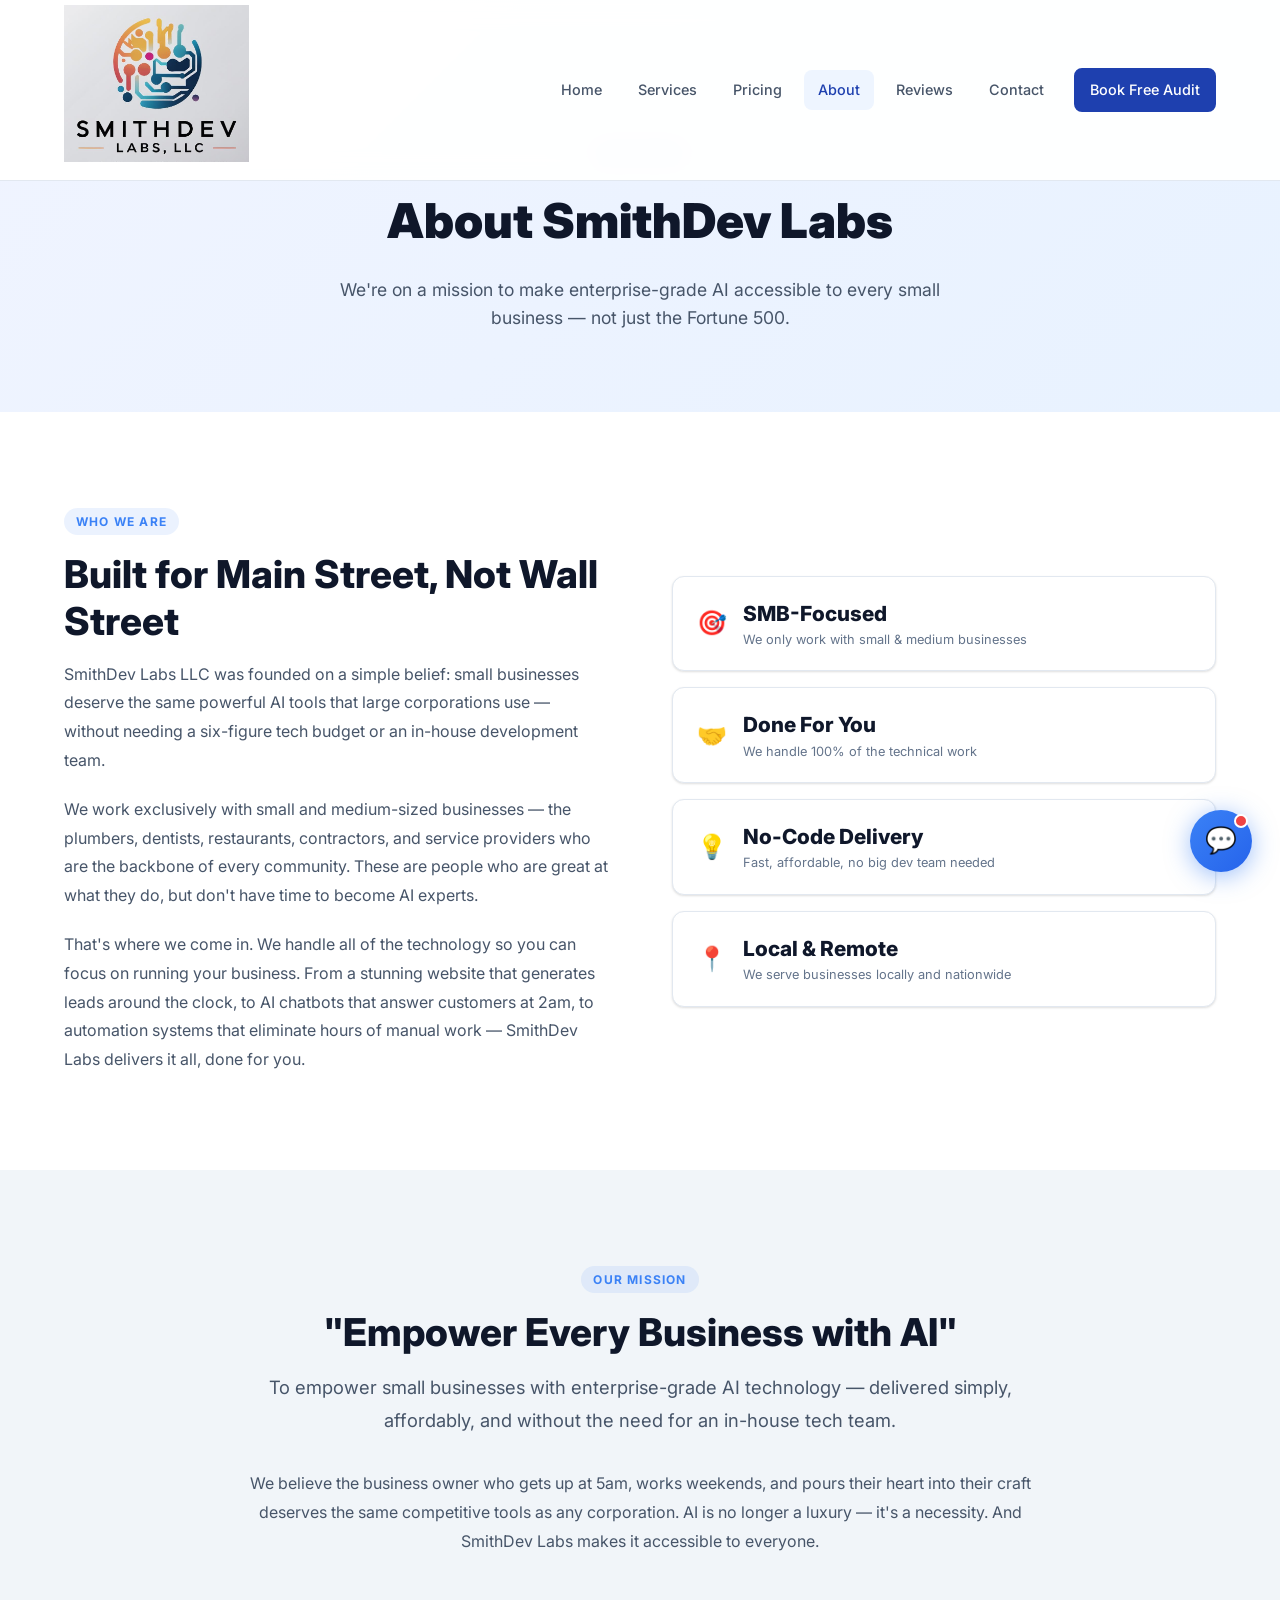
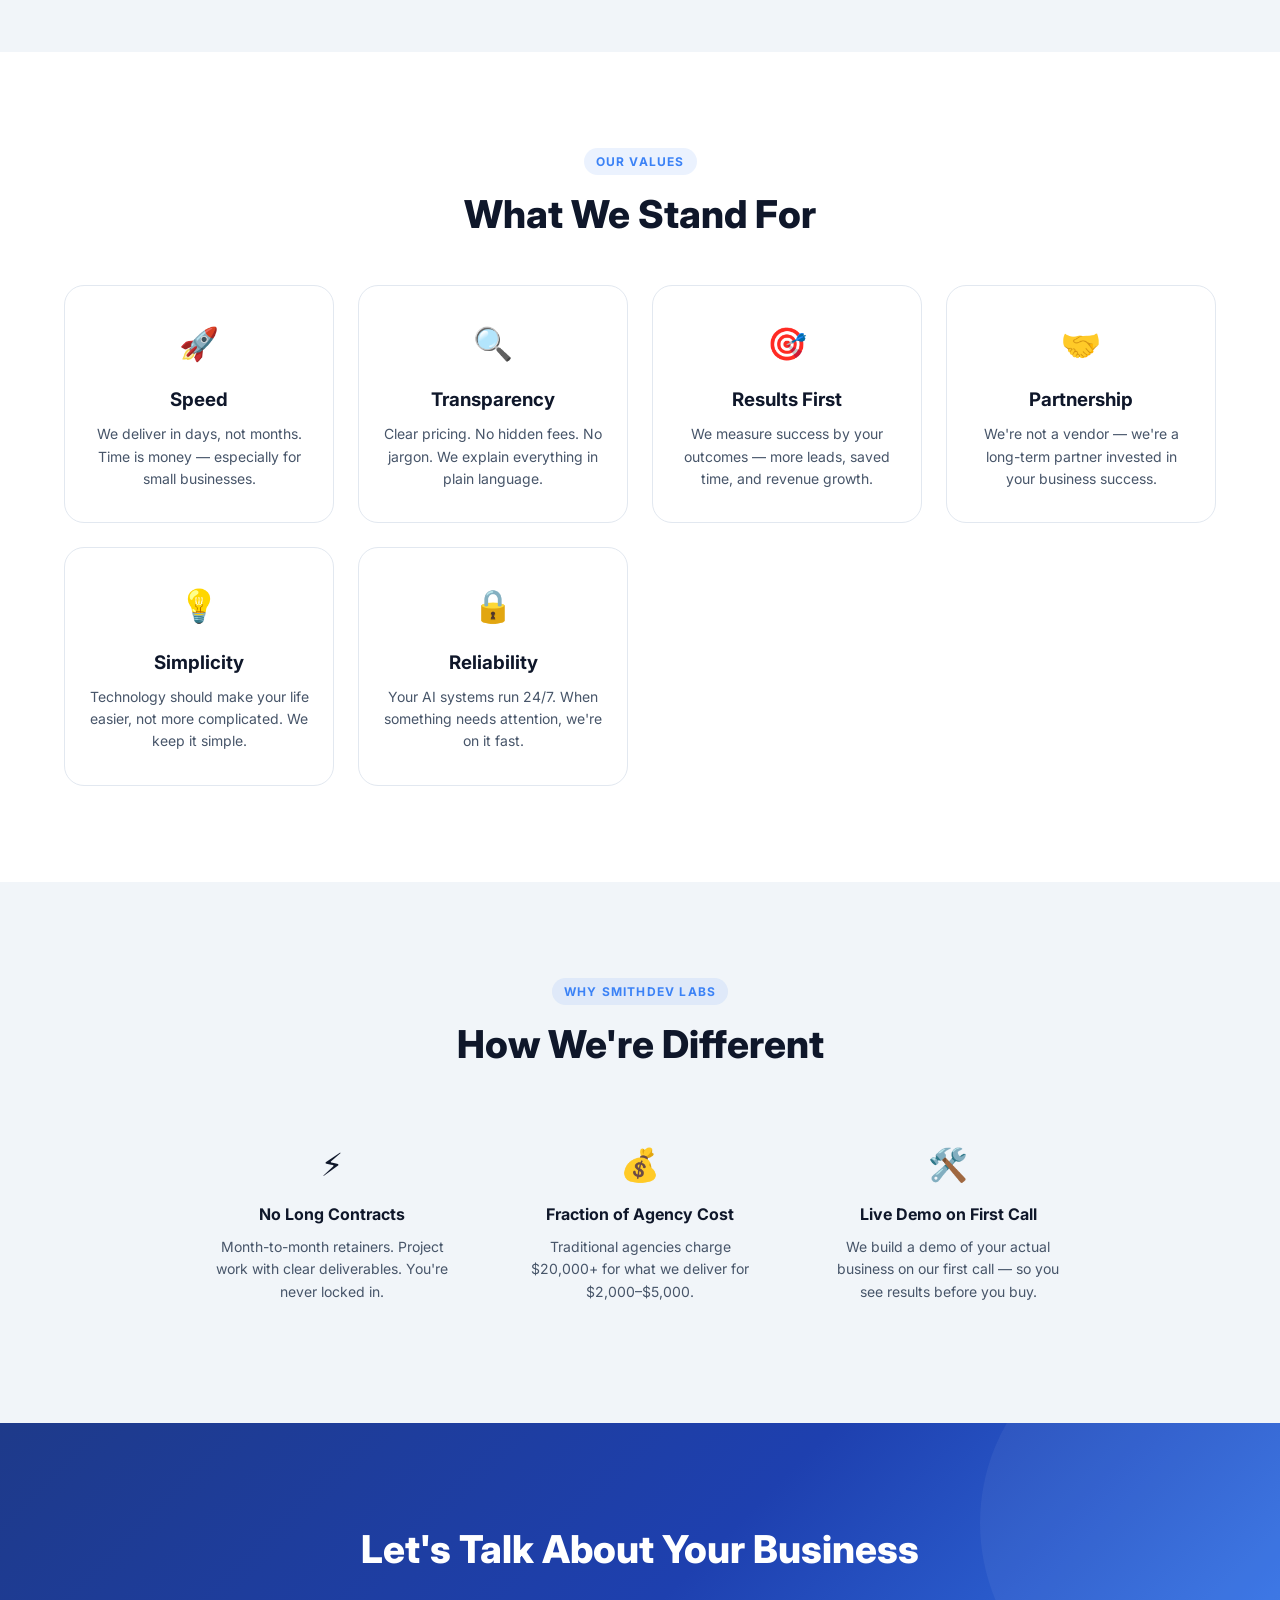
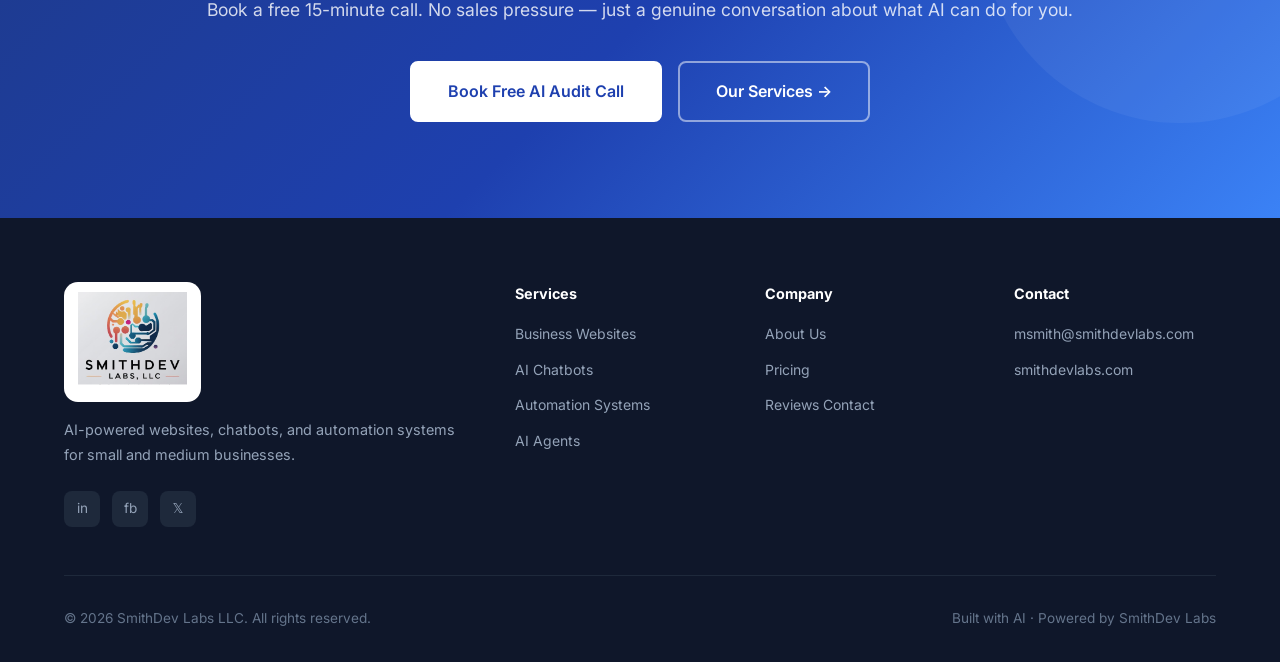
==== about.html @ 029ef21f "Add client testimonials page with review submission form, Reviews nav link on all pages" ====
<!DOCTYPE html>
<html lang="en">
<head>
  <meta charset="UTF-8" />
  <meta name="viewport" content="width=device-width, initial-scale=1.0" />
  <title>About — SmithDev Labs</title>
  <meta name="description" content="SmithDev Labs is an AI-powered digital agency helping small businesses compete with enterprise AI tools — at a small business price." />
  <link rel="stylesheet" href="css/style.css?v=6" />
  <link rel="icon" href="data:image/svg+xml,<svg xmlns='http://www.w3.org/2000/svg' viewBox='0 0 100 100'><text y='.9em' font-size='90'>🤖</text></svg>" />
</head>
<body>

<nav class="navbar" id="navbar">
  <div class="container">
    <div class="nav-inner">
      <a href="index.html" class="nav-logo">
        <img src="images/logo.png" alt="SmithDev Labs LLC" class="nav-logo-img" />
      </a>
      <div class="nav-links" id="navLinks">
        <a href="index.html">Home</a>
        <a href="services.html">Services</a>
        <a href="pricing.html">Pricing</a>
        <a href="about.html" class="active">About</a>
        <a href="testimonials.html">Reviews</a>
        <a href="contact.html">Contact</a>
        <a href="contact.html" class="btn btn-primary btn-sm nav-cta">Book Free Audit</a>
      </div>
      <div class="nav-toggle" id="navToggle"><span></span><span></span><span></span></div>
    </div>
  </div>
</nav>

<section class="page-hero">
  <div class="container">
    <span class="section-label">Our Story</span>
    <h1>About SmithDev Labs</h1>
    <p>We're on a mission to make enterprise-grade AI accessible to every small business — not just the Fortune 500.</p>
  </div>
</section>

<!-- STORY -->
<section class="section">
  <div class="container">
    <div class="why-grid">
      <div class="fade-up">
        <span class="section-label">Who We Are</span>
        <h2 class="section-title">Built for Main Street, Not Wall Street</h2>
        <p style="color:var(--text-light);margin-bottom:20px;line-height:1.8;">SmithDev Labs LLC was founded on a simple belief: small businesses deserve the same powerful AI tools that large corporations use — without needing a six-figure tech budget or an in-house development team.</p>
        <p style="color:var(--text-light);margin-bottom:20px;line-height:1.8;">We work exclusively with small and medium-sized businesses — the plumbers, dentists, restaurants, contractors, and service providers who are the backbone of every community. These are people who are great at what they do, but don't have time to become AI experts.</p>
        <p style="color:var(--text-light);line-height:1.8;">That's where we come in. We handle all of the technology so you can focus on running your business. From a stunning website that generates leads around the clock, to AI chatbots that answer customers at 2am, to automation systems that eliminate hours of manual work — SmithDev Labs delivers it all, done for you.</p>
      </div>
      <div class="why-visual fade-up">
        <div class="metric-card"><div class="metric-icon">🎯</div><div><div class="metric-val">SMB-Focused</div><div class="metric-label">We only work with small & medium businesses</div></div></div>
        <div class="metric-card"><div class="metric-icon">🤝</div><div><div class="metric-val">Done For You</div><div class="metric-label">We handle 100% of the technical work</div></div></div>
        <div class="metric-card"><div class="metric-icon">💡</div><div><div class="metric-val">No-Code Delivery</div><div class="metric-label">Fast, affordable, no big dev team needed</div></div></div>
        <div class="metric-card"><div class="metric-icon">📍</div><div><div class="metric-val">Local & Remote</div><div class="metric-label">We serve businesses locally and nationwide</div></div></div>
      </div>
    </div>
  </div>
</section>

<!-- MISSION -->
<section class="section" style="background:var(--light);">
  <div class="container">
    <div style="max-width:800px;margin:0 auto;text-align:center;">
      <span class="section-label">Our Mission</span>
      <h2 class="section-title">"Empower Every Business with AI"</h2>
      <p style="font-size:1.15rem;color:var(--text-light);line-height:1.8;margin-bottom:32px;">
        To empower small businesses with enterprise-grade AI technology — delivered simply, affordably, and without the need for an in-house tech team.
      </p>
      <p style="font-size:1rem;color:var(--text-light);line-height:1.8;">
        We believe the business owner who gets up at 5am, works weekends, and pours their heart into their craft deserves the same competitive tools as any corporation. AI is no longer a luxury — it's a necessity. And SmithDev Labs makes it accessible to everyone.
      </p>
    </div>
  </div>
</section>

<!-- VALUES -->
<section class="section">
  <div class="container">
    <div class="text-center">
      <span class="section-label">Our Values</span>
      <h2 class="section-title">What We Stand For</h2>
    </div>
    <div class="values-grid">
      <div class="value-card fade-up">
        <div class="value-icon">🚀</div>
        <h3>Speed</h3>
        <p>We deliver in days, not months. Time is money — especially for small businesses.</p>
      </div>
      <div class="value-card fade-up">
        <div class="value-icon">🔍</div>
        <h3>Transparency</h3>
        <p>Clear pricing. No hidden fees. No jargon. We explain everything in plain language.</p>
      </div>
      <div class="value-card fade-up">
        <div class="value-icon">🎯</div>
        <h3>Results First</h3>
        <p>We measure success by your outcomes — more leads, saved time, and revenue growth.</p>
      </div>
      <div class="value-card fade-up">
        <div class="value-icon">🤝</div>
        <h3>Partnership</h3>
        <p>We're not a vendor — we're a long-term partner invested in your business success.</p>
      </div>
      <div class="value-card fade-up">
        <div class="value-icon">💡</div>
        <h3>Simplicity</h3>
        <p>Technology should make your life easier, not more complicated. We keep it simple.</p>
      </div>
      <div class="value-card fade-up">
        <div class="value-icon">🔒</div>
        <h3>Reliability</h3>
        <p>Your AI systems run 24/7. When something needs attention, we're on it fast.</p>
      </div>
    </div>
  </div>
</section>

<!-- WHAT MAKES US DIFFERENT -->
<section class="section" style="background:var(--light);">
  <div class="container">
    <div class="text-center" style="margin-bottom:48px;">
      <span class="section-label">Why SmithDev Labs</span>
      <h2 class="section-title">How We're Different</h2>
    </div>
    <div style="display:grid;grid-template-columns:1fr 1fr 1fr;gap:24px;max-width:900px;margin:0 auto;">
      <div style="text-align:center;padding:24px;">
        <div style="font-size:2rem;margin-bottom:12px;">⚡</div>
        <h4 style="font-weight:700;margin-bottom:8px;">No Long Contracts</h4>
        <p style="font-size:.875rem;color:var(--text-light);">Month-to-month retainers. Project work with clear deliverables. You're never locked in.</p>
      </div>
      <div style="text-align:center;padding:24px;">
        <div style="font-size:2rem;margin-bottom:12px;">💰</div>
        <h4 style="font-weight:700;margin-bottom:8px;">Fraction of Agency Cost</h4>
        <p style="font-size:.875rem;color:var(--text-light);">Traditional agencies charge $20,000+ for what we deliver for $2,000–$5,000.</p>
      </div>
      <div style="text-align:center;padding:24px;">
        <div style="font-size:2rem;margin-bottom:12px;">🛠️</div>
        <h4 style="font-weight:700;margin-bottom:8px;">Live Demo on First Call</h4>
        <p style="font-size:.875rem;color:var(--text-light);">We build a demo of your actual business on our first call — so you see results before you buy.</p>
      </div>
    </div>
  </div>
</section>

<section class="cta-section">
  <div class="container" style="position:relative;z-index:1;">
    <h2>Let's Talk About Your Business</h2>
    <p>Book a free 15-minute call. No sales pressure — just a genuine conversation about what AI can do for you.</p>
    <div class="cta-actions">
      <a href="contact.html" class="btn btn-white btn-lg">Book Free AI Audit Call</a>
      <a href="services.html" class="btn btn-outline btn-lg" style="color:white;border-color:rgba(255,255,255,.5);">Our Services →</a>
    </div>
  </div>
</section>

<footer class="footer">
  <div class="container">
    <div class="footer-grid">
      <div class="footer-brand">
        <div class="footer-logo"><img src="images/logo.png" alt="SmithDev Labs LLC" class="footer-logo-img" /></div>
        <p>AI-powered websites, chatbots, and automation systems for small and medium businesses.</p>
        <div class="social-links">
          <a href="#" class="social-link">in</a>
          <a href="#" class="social-link">fb</a>
          <a href="#" class="social-link">𝕏</a>
        </div>
      </div>
      <div class="footer-col"><h4>Services</h4><ul><li><a href="services.html">Business Websites</a></li><li><a href="services.html">AI Chatbots</a></li><li><a href="services.html">Automation Systems</a></li><li><a href="services.html">AI Agents</a></li></ul></div>
      <div class="footer-col"><h4>Company</h4><ul><li><a href="about.html">About Us</a></li><li><a href="pricing.html">Pricing</a></li><li><a href="testimonials.html">Reviews</a>
        <a href="contact.html">Contact</a></li></ul></div>
      <div class="footer-col"><h4>Contact</h4><ul><li><a href="mailto:msmith@smithdevlabs.com">msmith@smithdevlabs.com</a></li><li><a href="https://smithdevlabs.com">smithdevlabs.com</a></li></ul></div>
    </div>
    <div class="footer-bottom">
      <p>&copy; 2026 SmithDev Labs LLC. All rights reserved.</p>
      <p>Built with AI · Powered by SmithDev Labs</p>
    </div>
  </div>
</footer>
<script src="js/main.js"></script>
<script src="js/chatbot.js"></script>
</body>
</html>
---- css/style.css ----
@import url('https://fonts.googleapis.com/css2?family=Inter:wght@300;400;500;600;700;800;900&display=swap');

:root {
  --primary: #1E40AF;
  --primary-light: #3B82F6;
  --primary-dark: #1e3a8a;
  --accent: #06B6D4;
  --dark: #0F172A;
  --dark-2: #1E293B;
  --dark-3: #334155;
  --gray: #64748B;
  --light: #F1F5F9;
  --lighter: #F8FAFC;
  --white: #FFFFFF;
  --text: #0F172A;
  --text-light: #475569;
  --border: #E2E8F0;
  --success: #10B981;
  --shadow-sm: 0 1px 3px rgba(0,0,0,.08), 0 1px 2px rgba(0,0,0,.06);
  --shadow: 0 4px 6px rgba(0,0,0,.07), 0 2px 4px rgba(0,0,0,.06);
  --shadow-md: 0 10px 15px rgba(0,0,0,.08), 0 4px 6px rgba(0,0,0,.06);
  --shadow-lg: 0 20px 25px rgba(0,0,0,.08), 0 10px 10px rgba(0,0,0,.04);
  --radius: 12px;
  --radius-sm: 8px;
  --radius-lg: 20px;
}

*, *::before, *::after { box-sizing: border-box; margin: 0; padding: 0; }

html { scroll-behavior: smooth; font-size: 16px; }

body {
  font-family: 'Inter', system-ui, sans-serif;
  color: var(--text);
  background: var(--white);
  line-height: 1.6;
  -webkit-font-smoothing: antialiased;
}

img { max-width: 100%; display: block; }
a { text-decoration: none; color: inherit; }
ul { list-style: none; }

.container { max-width: 1200px; margin: 0 auto; padding: 0 24px; }
.section { padding: 96px 0; }
.section-sm { padding: 64px 0; }

/* ── TYPOGRAPHY ─────────────────────────────────────────── */
.section-label {
  display: inline-block;
  font-size: .75rem;
  font-weight: 700;
  letter-spacing: .1em;
  text-transform: uppercase;
  color: var(--primary-light);
  background: rgba(59,130,246,.1);
  padding: 4px 12px;
  border-radius: 999px;
  margin-bottom: 16px;
}
.section-title {
  font-size: clamp(1.75rem, 3vw, 2.5rem);
  font-weight: 800;
  line-height: 1.2;
  color: var(--dark);
  margin-bottom: 16px;
}
.section-sub {
  font-size: 1.1rem;
  color: var(--text-light);
  max-width: 600px;
  margin: 0 auto;
}
.text-center { text-align: center; }

/* ── BUTTONS ────────────────────────────────────────────── */
.btn {
  display: inline-flex;
  align-items: center;
  gap: 8px;
  padding: 14px 28px;
  border-radius: var(--radius-sm);
  font-weight: 600;
  font-size: .95rem;
  cursor: pointer;
  border: 2px solid transparent;
  transition: all .2s ease;
  text-decoration: none;
  white-space: nowrap;
}
.btn-primary {
  background: var(--primary);
  color: var(--white);
  border-color: var(--primary);
}
.btn-primary:hover { background: var(--primary-dark); border-color: var(--primary-dark); transform: translateY(-1px); box-shadow: var(--shadow-md); }
.btn-outline {
  background: transparent;
  color: var(--primary);
  border-color: var(--primary);
}
.btn-outline:hover { background: var(--primary); color: var(--white); transform: translateY(-1px); }
.btn-white {
  background: var(--white);
  color: var(--primary);
  border-color: var(--white);
}
.btn-white:hover { background: var(--light); transform: translateY(-1px); }
.btn-lg { padding: 16px 36px; font-size: 1rem; }
.btn-sm { padding: 10px 20px; font-size: .875rem; }

/* ── NAVBAR ─────────────────────────────────────────────── */
.navbar {
  position: fixed;
  top: 0; left: 0; right: 0;
  z-index: 1000;
  background: rgba(255,255,255,.95);
  backdrop-filter: blur(12px);
  border-bottom: 1px solid var(--border);
  transition: box-shadow .3s;
}
.navbar.scrolled { box-shadow: var(--shadow-md); }
.nav-inner {
  display: flex;
  align-items: center;
  justify-content: space-between;
  height: 180px;
}
.nav-logo {
  display: flex;
  align-items: center;
  gap: 10px;
  font-weight: 800;
  font-size: 1.2rem;
  color: var(--dark);
}
.nav-logo-img {
  height: 170px;
  width: auto;
  object-fit: contain;
  mix-blend-mode: multiply;
}
.nav-logo-icon {
  width: 38px; height: 38px;
  background: linear-gradient(135deg, var(--primary), var(--primary-light));
  border-radius: 10px;
  display: flex; align-items: center; justify-content: center;
  color: white;
  font-weight: 900;
  font-size: .9rem;
}
.footer-logo-img {
  height: 120px;
  width: auto;
  object-fit: contain;
  background: white;
  border-radius: 14px;
  padding: 10px 14px;
}
.nav-links {
  display: flex;
  align-items: center;
  gap: 8px;
}
.nav-links a {
  padding: 8px 14px;
  border-radius: var(--radius-sm);
  font-size: .9rem;
  font-weight: 500;
  color: var(--text-light);
  transition: all .2s;
}
.nav-links a:hover, .nav-links a.active { color: var(--primary); background: rgba(59,130,246,.08); }
.nav-cta { margin-left: 8px; }
.nav-links a.btn-primary { color: #ffffff; }
.nav-toggle { display: none; flex-direction: column; gap: 5px; cursor: pointer; padding: 4px; }
.nav-toggle span { display: block; width: 24px; height: 2px; background: var(--dark); border-radius: 2px; transition: all .3s; }

/* ── HERO ───────────────────────────────────────────────── */
.hero {
  padding: 260px 0 100px;
  background: linear-gradient(135deg, #f0f4ff 0%, #e8f2ff 50%, #f0f9ff 100%);
  position: relative;
  overflow: hidden;
}
.hero::before {
  content: '';
  position: absolute;
  top: -200px; right: -200px;
  width: 600px; height: 600px;
  background: radial-gradient(circle, rgba(59,130,246,.12) 0%, transparent 70%);
  border-radius: 50%;
}
.hero::after {
  content: '';
  position: absolute;
  bottom: -150px; left: -150px;
  width: 500px; height: 500px;
  background: radial-gradient(circle, rgba(6,182,212,.08) 0%, transparent 70%);
  border-radius: 50%;
}
.hero-inner {
  display: grid;
  grid-template-columns: 1fr 1fr;
  gap: 64px;
  align-items: center;
  position: relative;
  z-index: 1;
}
.hero-badge {
  display: inline-flex;
  align-items: center;
  gap: 8px;
  background: white;
  border: 1px solid var(--border);
  border-radius: 999px;
  padding: 6px 16px 6px 8px;
  font-size: .8rem;
  font-weight: 600;
  color: var(--text-light);
  margin-bottom: 24px;
  box-shadow: var(--shadow-sm);
}
.hero-badge-dot {
  width: 8px; height: 8px;
  background: var(--success);
  border-radius: 50%;
  animation: pulse 2s infinite;
}
@keyframes pulse { 0%,100%{opacity:1} 50%{opacity:.4} }
.hero h1 {
  font-size: clamp(2.2rem, 4.5vw, 3.5rem);
  font-weight: 900;
  line-height: 1.1;
  color: var(--dark);
  margin-bottom: 20px;
}
.hero h1 span { color: var(--primary); }
.hero-sub {
  font-size: 1.15rem;
  color: var(--text-light);
  margin-bottom: 36px;
  line-height: 1.7;
}
.hero-actions { display: flex; gap: 16px; flex-wrap: wrap; margin-bottom: 48px; }
.hero-stats { display: flex; gap: 32px; }
.stat { }
.stat-num { font-size: 1.5rem; font-weight: 800; color: var(--dark); }
.stat-label { font-size: .8rem; color: var(--gray); font-weight: 500; }

.hero-visual {
  position: relative;
}
.hero-card {
  background: white;
  border-radius: var(--radius-lg);
  padding: 28px;
  box-shadow: var(--shadow-lg);
  border: 1px solid var(--border);
}
.hero-card-header {
  display: flex;
  align-items: center;
  gap: 12px;
  margin-bottom: 20px;
}
.hero-card-icon {
  width: 44px; height: 44px;
  background: linear-gradient(135deg, var(--primary), var(--primary-light));
  border-radius: 10px;
  display: flex; align-items: center; justify-content: center;
  font-size: 1.2rem;
}
.hero-card-title { font-weight: 700; font-size: 1rem; }
.hero-card-sub { font-size: .8rem; color: var(--gray); }
.chat-bubble {
  padding: 12px 16px;
  border-radius: 12px;
  font-size: .875rem;
  margin-bottom: 10px;
  max-width: 85%;
}
.chat-bubble.bot {
  background: var(--light);
  color: var(--text);
  border-bottom-left-radius: 4px;
}
.chat-bubble.user {
  background: var(--primary);
  color: white;
  margin-left: auto;
  border-bottom-right-radius: 4px;
}
.chat-typing {
  display: flex; gap: 4px; padding: 12px 16px;
  background: var(--light);
  border-radius: 12px;
  border-bottom-left-radius: 4px;
  width: fit-content;
}
.chat-typing span {
  width: 8px; height: 8px;
  background: var(--gray);
  border-radius: 50%;
  animation: typing 1.2s infinite;
}
.chat-typing span:nth-child(2) { animation-delay: .2s; }
.chat-typing span:nth-child(3) { animation-delay: .4s; }
@keyframes typing { 0%,80%,100%{transform:translateY(0)} 40%{transform:translateY(-6px)} }

.floating-badge {
  position: absolute;
  background: white;
  border-radius: var(--radius);
  padding: 10px 16px;
  box-shadow: var(--shadow-md);
  border: 1px solid var(--border);
  display: flex;
  align-items: center;
  gap: 8px;
  font-size: .8rem;
  font-weight: 600;
  animation: float 3s ease-in-out infinite;
}
.floating-badge.top { top: -20px; right: -20px; animation-delay: 0s; }
.floating-badge.bottom { bottom: -20px; left: -20px; animation-delay: 1.5s; }
@keyframes float { 0%,100%{transform:translateY(0)} 50%{transform:translateY(-8px)} }

/* ── LOGOS / TRUST BAR ──────────────────────────────────── */
.trust-bar {
  padding: 32px 0;
  background: var(--white);
  border-bottom: 1px solid var(--border);
}
.trust-inner {
  display: flex;
  align-items: center;
  gap: 48px;
  flex-wrap: wrap;
  justify-content: center;
}
.trust-label { font-size: .85rem; color: var(--gray); font-weight: 500; white-space: nowrap; }
.trust-logos { display: flex; align-items: center; gap: 36px; flex-wrap: wrap; }
.trust-logo {
  font-size: .9rem;
  font-weight: 700;
  color: var(--dark-3);
  opacity: .6;
  letter-spacing: -.01em;
}

/* ── SERVICES ───────────────────────────────────────────── */
.services-grid {
  display: grid;
  grid-template-columns: repeat(auto-fit, minmax(260px, 1fr));
  gap: 24px;
  margin-top: 48px;
}
.service-card {
  background: var(--white);
  border: 1px solid var(--border);
  border-radius: var(--radius-lg);
  padding: 32px;
  transition: all .3s ease;
  position: relative;
  overflow: hidden;
}
.service-card::before {
  content: '';
  position: absolute;
  top: 0; left: 0; right: 0;
  height: 3px;
  background: linear-gradient(90deg, var(--primary), var(--primary-light));
  transform: scaleX(0);
  transition: transform .3s;
}
.service-card:hover { transform: translateY(-6px); box-shadow: var(--shadow-lg); border-color: rgba(59,130,246,.3); }
.service-card:hover::before { transform: scaleX(1); }
.service-icon {
  width: 56px; height: 56px;
  border-radius: 14px;
  display: flex; align-items: center; justify-content: center;
  font-size: 1.5rem;
  margin-bottom: 20px;
  background: linear-gradient(135deg, rgba(30,64,175,.1), rgba(59,130,246,.15));
}
.service-card h3 { font-size: 1.1rem; font-weight: 700; margin-bottom: 10px; color: var(--dark); }
.service-card p { font-size: .9rem; color: var(--text-light); line-height: 1.6; margin-bottom: 16px; }
.service-card ul { }
.service-card ul li {
  font-size: .85rem;
  color: var(--text-light);
  padding: 4px 0;
  display: flex;
  align-items: flex-start;
  gap: 8px;
}
.service-card ul li::before { content: '✓'; color: var(--success); font-weight: 700; flex-shrink: 0; margin-top: 1px; }

/* ── HOW IT WORKS ───────────────────────────────────────── */
.how-it-works { background: var(--light); }
.steps-grid {
  display: grid;
  grid-template-columns: repeat(auto-fit, minmax(220px, 1fr));
  gap: 32px;
  margin-top: 48px;
  position: relative;
}
.step {
  text-align: center;
  padding: 32px 24px;
}
.step-num {
  width: 56px; height: 56px;
  background: linear-gradient(135deg, var(--primary), var(--primary-light));
  color: white;
  border-radius: 50%;
  display: flex; align-items: center; justify-content: center;
  font-size: 1.2rem;
  font-weight: 800;
  margin: 0 auto 20px;
}
.step h3 { font-weight: 700; margin-bottom: 10px; }
.step p { font-size: .9rem; color: var(--text-light); }

/* ── PRICING ────────────────────────────────────────────── */
.pricing-grid {
  display: grid;
  grid-template-columns: repeat(auto-fit, minmax(260px, 1fr));
  gap: 24px;
  margin-top: 48px;
  align-items: start;
}
.pricing-card {
  background: white;
  border: 2px solid var(--border);
  border-radius: var(--radius-lg);
  padding: 36px 28px;
  transition: all .3s;
}
.pricing-card.featured {
  border-color: var(--primary);
  position: relative;
  transform: scale(1.03);
}
.pricing-card.featured::before {
  content: 'Most Popular';
  position: absolute;
  top: -14px;
  left: 50%;
  transform: translateX(-50%);
  background: var(--primary);
  color: white;
  font-size: .75rem;
  font-weight: 700;
  padding: 4px 16px;
  border-radius: 999px;
  white-space: nowrap;
}
.pricing-card:hover { box-shadow: var(--shadow-lg); transform: translateY(-4px); }
.pricing-card.featured:hover { transform: scale(1.03) translateY(-4px); }
.pricing-name { font-size: .85rem; font-weight: 700; color: var(--primary); text-transform: uppercase; letter-spacing: .05em; margin-bottom: 8px; }
.pricing-price { font-size: 2.2rem; font-weight: 900; color: var(--dark); margin-bottom: 4px; }
.pricing-price span { font-size: 1rem; font-weight: 500; color: var(--gray); }
.pricing-desc { font-size: .875rem; color: var(--text-light); margin-bottom: 24px; padding-bottom: 24px; border-bottom: 1px solid var(--border); }
.pricing-features { margin-bottom: 28px; }
.pricing-features li {
  display: flex;
  align-items: flex-start;
  gap: 10px;
  padding: 7px 0;
  font-size: .875rem;
  color: var(--text-light);
}
.pricing-features li::before { content: '✓'; color: var(--success); font-weight: 700; flex-shrink: 0; margin-top: 1px; }

/* ── WHY US ─────────────────────────────────────────────── */
.why-grid {
  display: grid;
  grid-template-columns: 1fr 1fr;
  gap: 64px;
  align-items: center;
  margin-top: 0;
}
.why-list { margin-top: 32px; display: flex; flex-direction: column; gap: 20px; }
.why-item { display: flex; gap: 16px; }
.why-icon {
  width: 44px; height: 44px;
  background: linear-gradient(135deg, rgba(30,64,175,.1), rgba(59,130,246,.15));
  border-radius: 10px;
  display: flex; align-items: center; justify-content: center;
  font-size: 1.1rem;
  flex-shrink: 0;
}
.why-item h4 { font-weight: 700; margin-bottom: 4px; }
.why-item p { font-size: .875rem; color: var(--text-light); }
.why-visual { display: flex; flex-direction: column; gap: 16px; }
.metric-card {
  background: white;
  border: 1px solid var(--border);
  border-radius: var(--radius);
  padding: 20px 24px;
  display: flex;
  align-items: center;
  gap: 16px;
  box-shadow: var(--shadow-sm);
  transition: transform .2s;
}
.metric-card:hover { transform: translateX(4px); }
.metric-icon { font-size: 1.5rem; }
.metric-val { font-size: 1.3rem; font-weight: 800; color: var(--dark); }
.metric-label { font-size: .8rem; color: var(--gray); }

/* ── CTA SECTION ────────────────────────────────────────── */
.cta-section {
  background: linear-gradient(135deg, var(--primary-dark), var(--primary), var(--primary-light));
  padding: 96px 0;
  text-align: center;
  position: relative;
  overflow: hidden;
}
.cta-section::before {
  content: '';
  position: absolute;
  top: -100px; right: -100px;
  width: 400px; height: 400px;
  background: rgba(255,255,255,.05);
  border-radius: 50%;
}
.cta-section h2 { font-size: clamp(1.8rem, 3vw, 2.5rem); font-weight: 800; color: white; margin-bottom: 16px; }
.cta-section p { font-size: 1.1rem; color: rgba(255,255,255,.8); margin-bottom: 36px; }
.cta-actions { display: flex; gap: 16px; justify-content: center; flex-wrap: wrap; }

/* ── FOOTER ─────────────────────────────────────────────── */
.footer {
  background: var(--dark);
  color: var(--light);
  padding: 64px 0 32px;
}
.footer-grid {
  display: grid;
  grid-template-columns: 2fr 1fr 1fr 1fr;
  gap: 48px;
  margin-bottom: 48px;
}
.footer-brand p { font-size: .9rem; color: #94A3B8; margin: 16px 0 24px; line-height: 1.7; }
.footer-logo { display: flex; align-items: center; gap: 10px; font-weight: 800; font-size: 1.1rem; color: white; }
.footer-col h4 { font-size: .9rem; font-weight: 700; color: white; margin-bottom: 16px; }
.footer-col ul { display: flex; flex-direction: column; gap: 10px; }
.footer-col ul li a { font-size: .875rem; color: #94A3B8; transition: color .2s; }
.footer-col ul li a:hover { color: var(--primary-light); }
.footer-bottom {
  border-top: 1px solid #1E293B;
  padding-top: 32px;
  display: flex;
  align-items: center;
  justify-content: space-between;
  flex-wrap: wrap;
  gap: 16px;
}
.footer-bottom p { font-size: .85rem; color: #64748B; }
.social-links { display: flex; gap: 12px; }
.social-link {
  width: 36px; height: 36px;
  background: #1E293B;
  border-radius: 8px;
  display: flex; align-items: center; justify-content: center;
  font-size: .85rem;
  color: #94A3B8;
  transition: all .2s;
}
.social-link:hover { background: var(--primary); color: white; }

/* ── PAGE HERO ──────────────────────────────────────────── */
.page-hero {
  padding: 140px 0 80px;
  background: linear-gradient(135deg, #f0f4ff 0%, #e8f2ff 100%);
  text-align: center;
}
.page-hero h1 { font-size: clamp(2rem, 4vw, 3rem); font-weight: 900; color: var(--dark); margin-bottom: 16px; }
.page-hero p { font-size: 1.1rem; color: var(--text-light); max-width: 600px; margin: 0 auto; }

/* ── CONTACT ────────────────────────────────────────────── */
.contact-grid { display: grid; grid-template-columns: 1fr 1.5fr; gap: 64px; align-items: start; }
.contact-info h3 { font-size: 1.3rem; font-weight: 800; margin-bottom: 16px; }
.contact-info p { color: var(--text-light); margin-bottom: 32px; }
.contact-item { display: flex; gap: 16px; margin-bottom: 20px; }
.contact-icon { width: 44px; height: 44px; background: rgba(30,64,175,.1); border-radius: 10px; display: flex; align-items: center; justify-content: center; font-size: 1.1rem; flex-shrink: 0; }
.contact-item h4 { font-weight: 700; font-size: .9rem; margin-bottom: 2px; }
.contact-item p { font-size: .875rem; color: var(--text-light); margin: 0; }
.form-card { background: white; border: 1px solid var(--border); border-radius: var(--radius-lg); padding: 40px; box-shadow: var(--shadow-md); }
.form-row { display: grid; grid-template-columns: 1fr 1fr; gap: 16px; }
.form-group { margin-bottom: 20px; }
.form-group label { display: block; font-size: .875rem; font-weight: 600; margin-bottom: 6px; color: var(--dark); }
.form-group input, .form-group select, .form-group textarea {
  width: 100%;
  padding: 12px 16px;
  border: 1.5px solid var(--border);
  border-radius: var(--radius-sm);
  font-family: inherit;
  font-size: .9rem;
  color: var(--dark);
  background: var(--lighter);
  transition: border-color .2s, box-shadow .2s;
  outline: none;
}
.form-group input:focus, .form-group select:focus, .form-group textarea:focus {
  border-color: var(--primary);
  box-shadow: 0 0 0 3px rgba(59,130,246,.15);
  background: white;
}
.form-group textarea { resize: vertical; min-height: 120px; }

/* ── ABOUT ──────────────────────────────────────────────── */
.values-grid { display: grid; grid-template-columns: repeat(auto-fit, minmax(220px, 1fr)); gap: 24px; margin-top: 48px; }
.value-card { text-align: center; padding: 32px 24px; background: white; border: 1px solid var(--border); border-radius: var(--radius-lg); }
.value-icon { font-size: 2rem; margin-bottom: 16px; }
.value-card h3 { font-weight: 700; margin-bottom: 8px; }
.value-card p { font-size: .875rem; color: var(--text-light); }

/* ── ALERTS ─────────────────────────────────────────────── */
.alert { padding: 16px 20px; border-radius: var(--radius-sm); margin-bottom: 20px; font-size: .9rem; display: none; }
.alert-success { background: rgba(16,185,129,.1); color: #065F46; border: 1px solid rgba(16,185,129,.3); }

/* ── RESPONSIVE ─────────────────────────────────────────── */
@media (max-width: 1024px) {
  .footer-grid { grid-template-columns: 1fr 1fr; }
  .why-grid { grid-template-columns: 1fr; }
}
@media (max-width: 768px) {
  .section { padding: 64px 0; }
  .hero { padding: 120px 0 80px; }
  .hero-inner { grid-template-columns: 1fr; gap: 48px; }
  .hero-visual { display: none; }
  .hero-stats { gap: 20px; }
  .nav-links { display: none; position: absolute; top: 70px; left: 0; right: 0; background: white; border-bottom: 1px solid var(--border); padding: 16px; flex-direction: column; box-shadow: var(--shadow-md); }
  .nav-links.open { display: flex; }
  .nav-toggle { display: flex; }
  .nav-cta { display: none; }
  .footer-grid { grid-template-columns: 1fr; gap: 32px; }
  .contact-grid { grid-template-columns: 1fr; }
  .form-row { grid-template-columns: 1fr; }
  .pricing-card.featured { transform: scale(1); }
  .why-grid { gap: 40px; }
}
@media (max-width: 480px) {
  .hero-actions { flex-direction: column; }
  .cta-actions { flex-direction: column; align-items: center; }
  .hero-stats { flex-wrap: wrap; }
}

/* ── TESTIMONIALS ───────────────────────────────────────── */
.testimonials-grid {
  display: grid;
  grid-template-columns: repeat(3, 1fr);
  gap: 24px;
  margin-top: 40px;
}
.testimonials-grid-full {
  grid-template-columns: repeat(3, 1fr);
}
.testimonial-card {
  background: var(--white);
  border: 1px solid var(--border);
  border-radius: var(--radius);
  padding: 28px;
  display: flex;
  flex-direction: column;
  gap: 16px;
  box-shadow: var(--shadow-sm);
  transition: transform .2s, box-shadow .2s;
}
.testimonial-card:hover { transform: translateY(-4px); box-shadow: var(--shadow-md); }
.testimonial-stars { color: #f59e0b; font-size: 1.1rem; letter-spacing: 2px; }
.testimonial-text { color: var(--text-light); font-size: .9rem; line-height: 1.7; flex: 1; font-style: italic; }
.testimonial-author { display: flex; align-items: center; gap: 12px; margin-top: auto; }
.testimonial-avatar {
  width: 44px; height: 44px;
  background: linear-gradient(135deg, var(--primary), var(--primary-light));
  border-radius: 50%;
  display: flex; align-items: center; justify-content: center;
  color: white; font-weight: 800; font-size: .85rem;
  flex-shrink: 0;
}
.testimonial-name { font-weight: 700; font-size: .9rem; color: var(--dark); }
.testimonial-role { font-size: .78rem; color: var(--text-light); margin-top: 2px; }

.review-summary {
  display: flex; align-items: center; gap: 20px;
  justify-content: center; margin-top: 28px;
}
.review-score { font-size: 4rem; font-weight: 900; color: var(--primary); line-height: 1; }
.review-stars-lg { color: #f59e0b; font-size: 1.6rem; letter-spacing: 3px; }
.review-count { color: rgba(255,255,255,.7); font-size: .85rem; margin-top: 4px; }

.review-form-wrap {
  max-width: 700px; margin: 0 auto;
  background: var(--white);
  border-radius: var(--radius);
  padding: 40px;
  box-shadow: var(--shadow-md);
}
.star-rating { display: flex; gap: 8px; margin-top: 8px; }
.star {
  font-size: 2rem; color: #e2e8f0; cursor: pointer;
  transition: color .15s, transform .15s;
}
.star.active, .star.selected { color: #f59e0b; }
.star:hover { transform: scale(1.15); }

@media (max-width: 900px) {
  .testimonials-grid { grid-template-columns: 1fr 1fr; }
}
@media (max-width: 600px) {
  .testimonials-grid { grid-template-columns: 1fr; }
  .review-form-wrap { padding: 24px 16px; }
}

/* ── ANIMATIONS ─────────────────────────────────────────── */
.fade-up { opacity: 0; transform: translateY(24px); transition: opacity .6s ease, transform .6s ease; }
.fade-up.visible { opacity: 1; transform: translateY(0); }

/* ── CHATBOT WIDGET ─────────────────────────────────────── */
#sdl-chat-widget { position: fixed; bottom: 28px; right: 28px; z-index: 9999; font-family: -apple-system, BlinkMacSystemFont, 'Segoe UI', sans-serif; }

#sdl-chat-bubble {
  width: 62px; height: 62px;
  background: linear-gradient(135deg, #3b82f6, #2563eb);
  border-radius: 50%;
  display: flex; align-items: center; justify-content: center;
  cursor: pointer;
  box-shadow: 0 4px 24px rgba(59,130,246,.5);
  transition: transform .2s, box-shadow .2s;
  position: relative;
}
#sdl-chat-bubble:hover { transform: scale(1.08); box-shadow: 0 6px 32px rgba(59,130,246,.6); }
#sdl-chat-bubble.sdl-hidden { display: none; }
#sdl-bubble-icon { font-size: 1.6rem; line-height: 1; }
#sdl-unread-dot {
  position: absolute; top: 4px; right: 4px;
  width: 14px; height: 14px;
  background: #ef4444; border-radius: 50%;
  border: 2px solid white;
  animation: sdl-pulse 1.8s infinite;
}
@keyframes sdl-pulse {
  0%, 100% { transform: scale(1); opacity: 1; }
  50% { transform: scale(1.25); opacity: .7; }
}

#sdl-chat-window {
  position: fixed; bottom: 100px; right: 28px;
  width: 360px; max-height: 560px;
  background: #fff;
  border-radius: 20px;
  box-shadow: 0 12px 48px rgba(0,0,0,.18);
  display: none; flex-direction: column;
  overflow: hidden;
  animation: sdl-slide-up .3s ease;
}
#sdl-chat-window.sdl-open { display: flex; }
@keyframes sdl-slide-up {
  from { opacity: 0; transform: translateY(20px) scale(.97); }
  to   { opacity: 1; transform: translateY(0) scale(1); }
}

#sdl-chat-header {
  background: linear-gradient(135deg, #1e40af, #3b82f6);
  padding: 16px 18px;
  display: flex; align-items: center; justify-content: space-between;
  flex-shrink: 0;
}
#sdl-header-info { display: flex; align-items: center; gap: 12px; }
#sdl-header-avatar {
  width: 42px; height: 42px;
  background: rgba(255,255,255,.2);
  border-radius: 50%;
  display: flex; align-items: center; justify-content: center;
  font-size: 1.3rem;
}
#sdl-header-name { color: #fff; font-weight: 700; font-size: .95rem; }
#sdl-header-status { color: rgba(255,255,255,.8); font-size: .75rem; display: flex; align-items: center; gap: 5px; margin-top: 2px; }
#sdl-status-dot { width: 7px; height: 7px; background: #4ade80; border-radius: 50%; display: inline-block; }
#sdl-close-btn {
  background: rgba(255,255,255,.15); border: none; color: #fff;
  width: 30px; height: 30px; border-radius: 50%; cursor: pointer;
  font-size: .9rem; display: flex; align-items: center; justify-content: center;
  transition: background .2s;
}
#sdl-close-btn:hover { background: rgba(255,255,255,.3); }

#sdl-chat-messages {
  flex: 1; overflow-y: auto; padding: 16px;
  display: flex; flex-direction: column; gap: 10px;
  background: #f8fafc;
}
#sdl-chat-messages::-webkit-scrollbar { width: 4px; }
#sdl-chat-messages::-webkit-scrollbar-thumb { background: #cbd5e1; border-radius: 4px; }

.sdl-msg-wrap { display: flex; max-width: 88%; }
.sdl-msg-bot { align-self: flex-start; }
.sdl-msg-user { align-self: flex-end; flex-direction: row-reverse; }

.sdl-bubble {
  padding: 10px 14px;
  border-radius: 16px;
  font-size: .875rem;
  line-height: 1.55;
}
.sdl-msg-bot .sdl-bubble {
  background: #fff;
  color: #1e293b;
  border-bottom-left-radius: 4px;
  box-shadow: 0 1px 4px rgba(0,0,0,.08);
}
.sdl-msg-user .sdl-bubble {
  background: linear-gradient(135deg, #3b82f6, #2563eb);
  color: #fff;
  border-bottom-right-radius: 4px;
}
.sdl-msg-bot .sdl-bubble a { color: #2563eb; font-weight: 600; }

.sdl-typing-bubble { display: flex; gap: 5px; align-items: center; padding: 12px 16px; }
.sdl-typing-bubble span {
  width: 7px; height: 7px;
  background: #94a3b8; border-radius: 50%;
  animation: sdl-bounce .9s infinite;
}
.sdl-typing-bubble span:nth-child(2) { animation-delay: .15s; }
.sdl-typing-bubble span:nth-child(3) { animation-delay: .3s; }
@keyframes sdl-bounce {
  0%, 80%, 100% { transform: translateY(0); }
  40% { transform: translateY(-6px); }
}

.sdl-msg-in { animation: sdl-pop .25s ease; }
@keyframes sdl-pop {
  from { opacity: 0; transform: scale(.95) translateY(6px); }
  to   { opacity: 1; transform: scale(1) translateY(0); }
}

#sdl-quick-replies {
  padding: 8px 12px;
  display: flex; flex-wrap: wrap; gap: 6px;
  background: #f8fafc;
  border-top: 1px solid #e2e8f0;
  flex-shrink: 0;
}
.sdl-quick-btn {
  background: #fff;
  border: 1.5px solid #3b82f6;
  color: #2563eb;
  border-radius: 20px;
  padding: 5px 12px;
  font-size: .78rem;
  font-weight: 600;
  cursor: pointer;
  transition: all .18s;
  white-space: nowrap;
}
.sdl-quick-btn:hover { background: #3b82f6; color: #fff; }

#sdl-chat-input-row {
  display: flex; gap: 8px; padding: 12px 14px;
  background: #fff;
  border-top: 1px solid #e2e8f0;
  flex-shrink: 0;
}
#sdl-chat-input {
  flex: 1;
  border: 1.5px solid #e2e8f0;
  border-radius: 24px;
  padding: 9px 16px;
  font-size: .875rem;
  outline: none;
  transition: border-color .2s;
  color: #1e293b;
}
#sdl-chat-input:focus { border-color: #3b82f6; }
#sdl-send-btn {
  width: 38px; height: 38px;
  background: linear-gradient(135deg, #3b82f6, #2563eb);
  border: none; border-radius: 50%; color: #fff;
  font-size: 1rem; cursor: pointer;
  display: flex; align-items: center; justify-content: center;
  transition: transform .2s, box-shadow .2s;
  flex-shrink: 0;
}
#sdl-send-btn:hover { transform: scale(1.08); box-shadow: 0 4px 12px rgba(59,130,246,.4); }

@media (max-width: 420px) {
  #sdl-chat-window { width: calc(100vw - 20px); right: 10px; bottom: 90px; }
  #sdl-chat-bubble { bottom: 16px; right: 16px; }
}
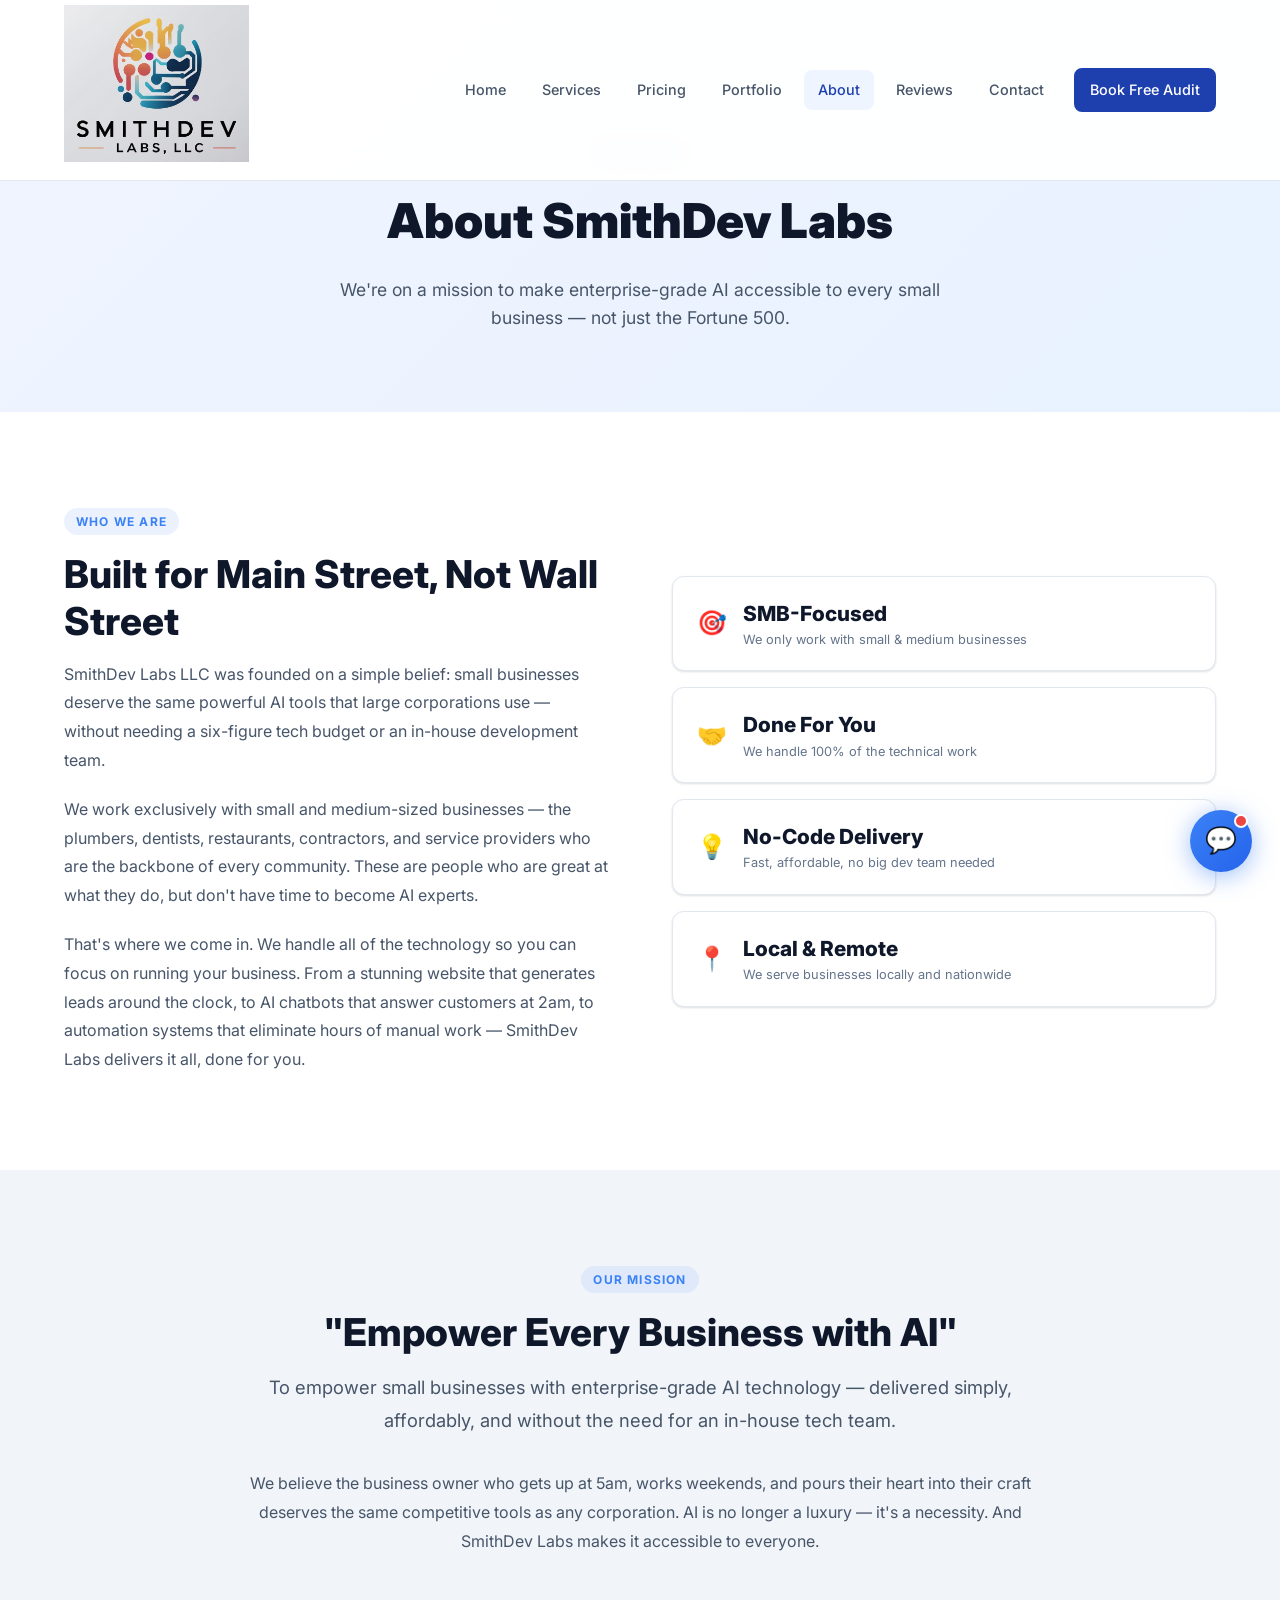
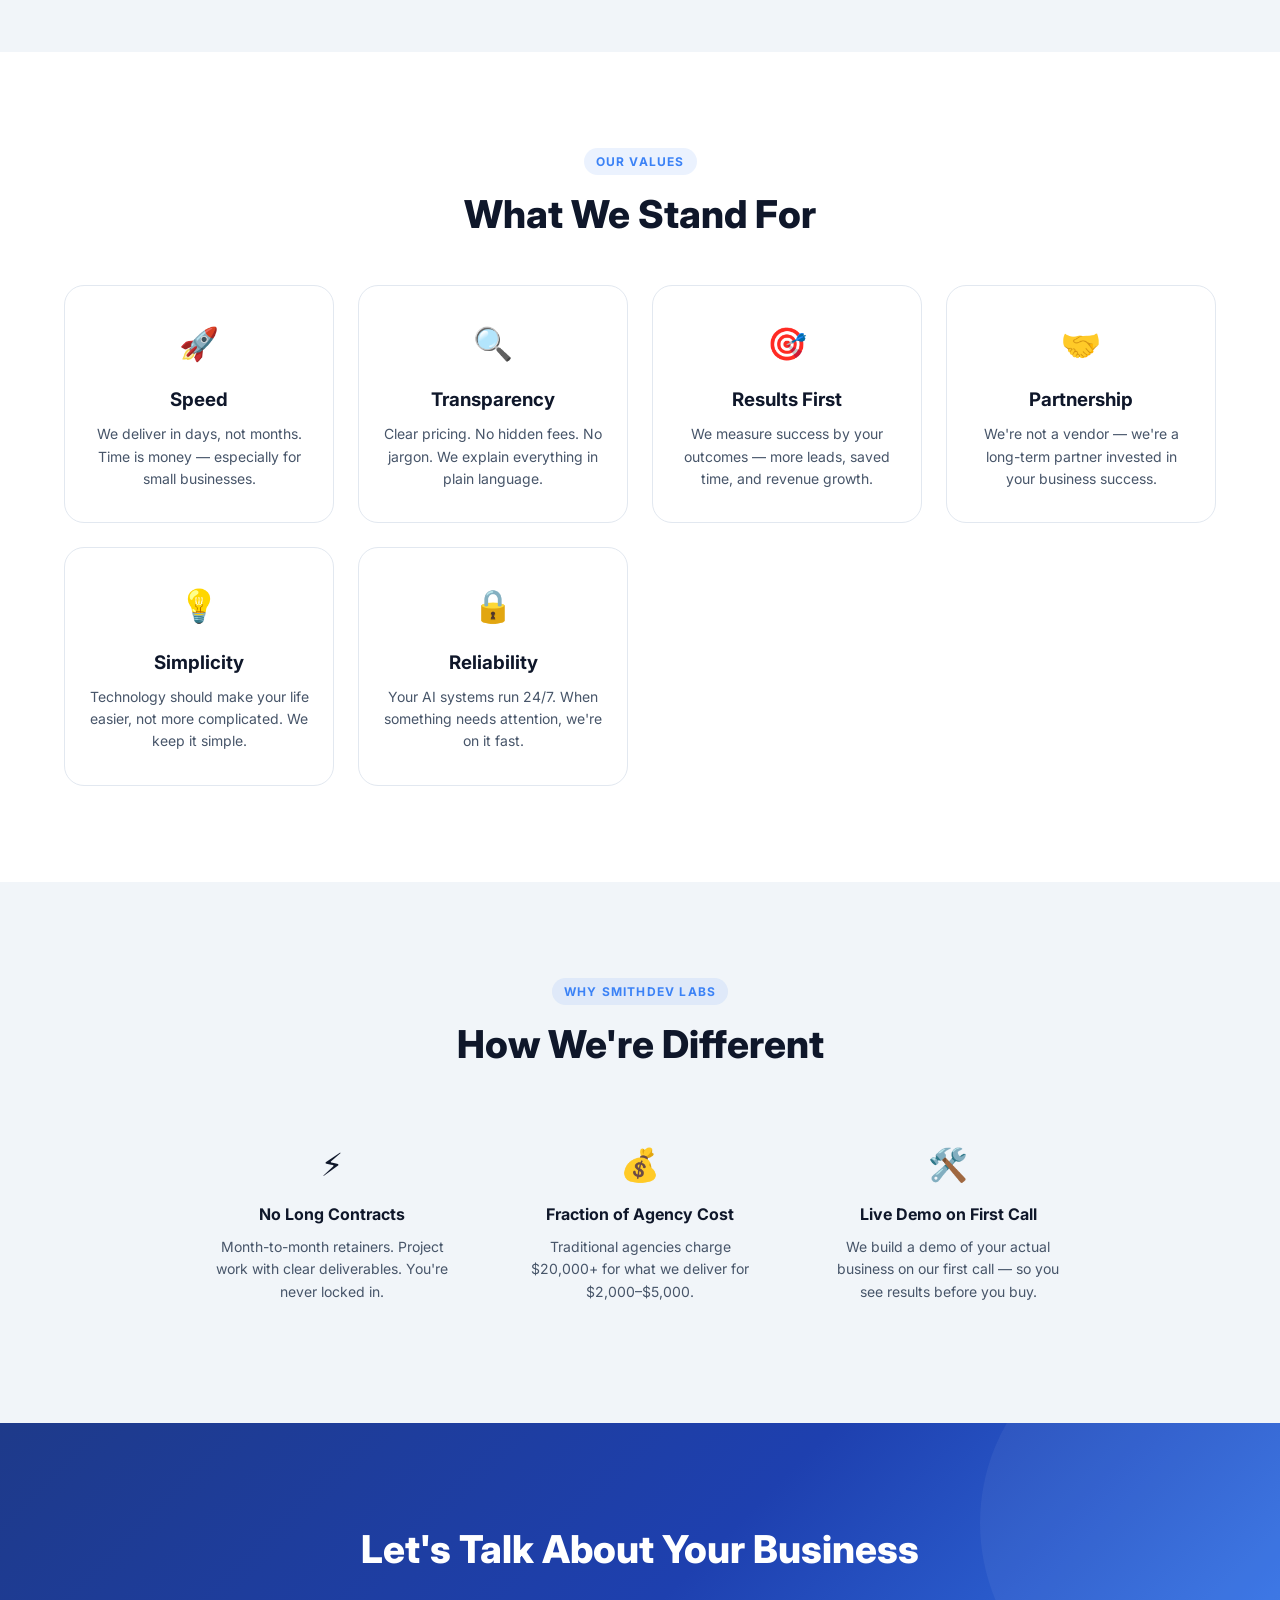
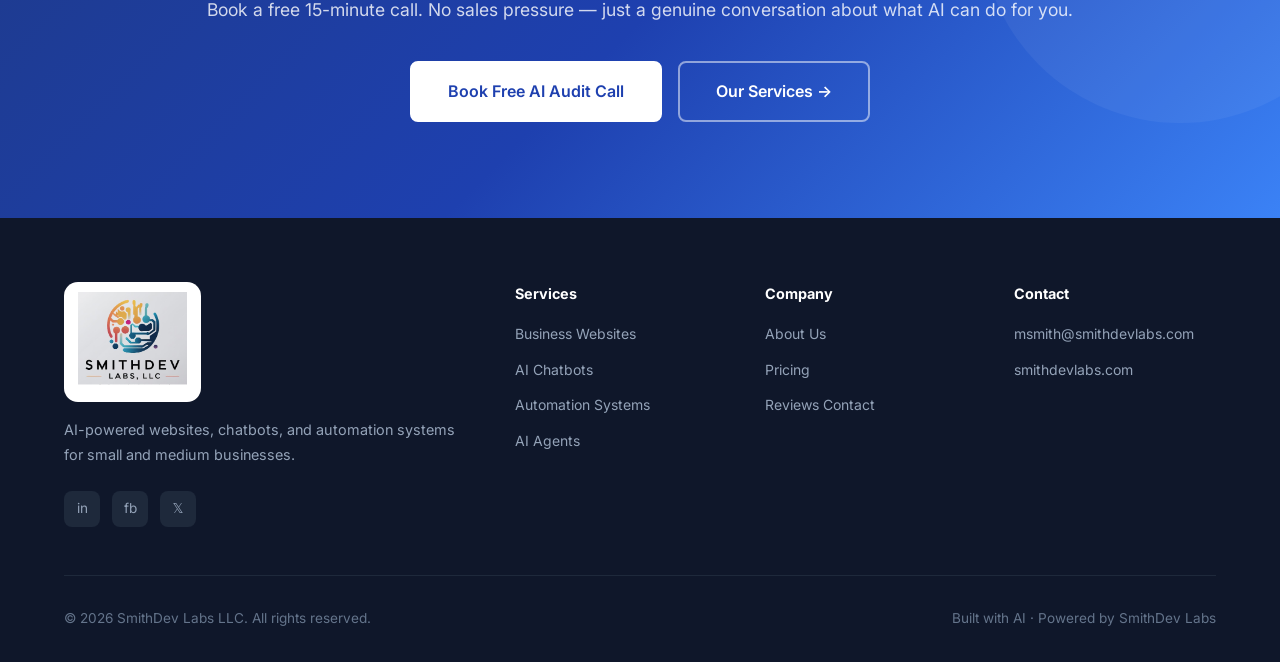
==== commit 16b4d84c: "Major website expansion: Industries, Demo tabs, Comparison table, FAQ, Gen AI service, Portfolio pag" ====
--- a/about.html
+++ b/about.html
@@ -5,7 +5,7 @@
   <meta name="viewport" content="width=device-width, initial-scale=1.0" />
   <title>About — SmithDev Labs</title>
   <meta name="description" content="SmithDev Labs is an AI-powered digital agency helping small businesses compete with enterprise AI tools — at a small business price." />
-  <link rel="stylesheet" href="css/style.css?v=6" />
+  <link rel="stylesheet" href="css/style.css?v=8" />
   <link rel="icon" href="data:image/svg+xml,<svg xmlns='http://www.w3.org/2000/svg' viewBox='0 0 100 100'><text y='.9em' font-size='90'>🤖</text></svg>" />
 </head>
 <body>
@@ -20,6 +20,7 @@
         <a href="index.html">Home</a>
         <a href="services.html">Services</a>
         <a href="pricing.html">Pricing</a>
+        <a href="portfolio.html">Portfolio</a>
         <a href="about.html" class="active">About</a>
         <a href="testimonials.html">Reviews</a>
         <a href="contact.html">Contact</a>
--- a/css/style.css
+++ b/css/style.css
@@ -716,6 +716,17 @@
   .review-form-wrap { padding: 24px 16px; }
 }
 
+.empty-reviews {
+  text-align: center;
+  padding: 60px 24px;
+  background: var(--bg-alt);
+  border-radius: var(--radius);
+  border: 2px dashed var(--border);
+}
+.empty-reviews-icon { font-size: 3.5rem; margin-bottom: 16px; }
+.empty-reviews h3 { font-size: 1.4rem; margin-bottom: 12px; color: var(--dark); }
+.empty-reviews p { color: var(--text-light); max-width: 480px; margin: 0 auto 28px; line-height: 1.7; }
+
 /* ── ANIMATIONS ─────────────────────────────────────────── */
 .fade-up { opacity: 0; transform: translateY(24px); transition: opacity .6s ease, transform .6s ease; }
 .fade-up.visible { opacity: 1; transform: translateY(0); }
@@ -892,3 +903,167 @@
   #sdl-chat-window { width: calc(100vw - 20px); right: 10px; bottom: 90px; }
   #sdl-chat-bubble { bottom: 16px; right: 16px; }
 }
+
+/* ── INDUSTRIES GRID ──────────────────────────────────── */
+.industries-grid {
+  display: grid;
+  grid-template-columns: repeat(3, 1fr);
+  gap: 24px;
+  margin-top: 48px;
+}
+.industry-card {
+  background: var(--white);
+  border: 1.5px solid var(--border);
+  border-radius: var(--radius-lg);
+  padding: 28px 24px;
+  transition: transform .2s, box-shadow .2s, border-color .2s;
+}
+.industry-card:hover {
+  transform: translateY(-4px);
+  box-shadow: var(--shadow-lg);
+  border-color: var(--primary-light);
+}
+.industry-icon { font-size: 2.2rem; margin-bottom: 14px; }
+.industry-card h3 { font-size: 1.05rem; font-weight: 700; margin-bottom: 12px; color: var(--text); }
+.industry-card ul { display: flex; flex-direction: column; gap: 8px; margin-bottom: 20px; }
+.industry-card ul li { font-size: .82rem; color: var(--text-light); display: flex; gap: 8px; align-items: flex-start; }
+.industry-card ul li::before { content: "✓"; color: var(--success); font-weight: 700; flex-shrink: 0; }
+.industry-link { font-size: .82rem; font-weight: 700; color: var(--primary-light); display: inline-flex; align-items: center; gap: 4px; transition: gap .15s; }
+.industry-link:hover { gap: 8px; }
+
+/* ── SEE IT IN ACTION ─────────────────────────────────── */
+.demo-section { background: linear-gradient(135deg, #0F172A 0%, #1E293B 100%); padding: 96px 0; }
+.demo-section .section-label { color: #60a5fa; background: rgba(96,165,250,.15); }
+.demo-section .section-title { color: #f1f5f9; }
+.demo-section .section-sub { color: #94a3b8; }
+
+.demo-tabs { display: flex; gap: 12px; justify-content: center; flex-wrap: wrap; margin: 36px 0 40px; }
+.demo-tab {
+  padding: 10px 22px; border-radius: 999px; font-size: .85rem; font-weight: 700;
+  cursor: pointer; border: 1.5px solid rgba(255,255,255,.15); background: transparent;
+  color: #94a3b8; transition: all .2s; font-family: inherit;
+}
+.demo-tab.active, .demo-tab:hover { background: var(--primary-light); color: #fff; border-color: var(--primary-light); }
+
+.demo-panels { position: relative; }
+.demo-panel { display: none; }
+.demo-panel.active { display: grid; grid-template-columns: 1fr 1fr; gap: 48px; align-items: center; }
+.demo-panel-text h3 { font-size: 1.4rem; font-weight: 800; color: #f1f5f9; margin-bottom: 16px; }
+.demo-panel-text p { color: #94a3b8; margin-bottom: 24px; line-height: 1.7; }
+.demo-panel-text ul { display: flex; flex-direction: column; gap: 12px; margin-bottom: 28px; }
+.demo-panel-text ul li { display: flex; gap: 10px; color: #cbd5e1; font-size: .88rem; }
+.demo-panel-text ul li .check { color: #34d399; font-weight: 700; flex-shrink: 0; }
+
+.demo-panel-visual {
+  background: rgba(255,255,255,.04);
+  border: 1px solid rgba(255,255,255,.1);
+  border-radius: var(--radius-lg);
+  padding: 24px;
+}
+.demo-chat-window { display: flex; flex-direction: column; gap: 12px; }
+.demo-chat-header {
+  display: flex; align-items: center; gap: 12px; padding-bottom: 14px;
+  border-bottom: 1px solid rgba(255,255,255,.08);
+}
+.demo-chat-avatar { width: 36px; height: 36px; background: linear-gradient(135deg,#3b82f6,#06b6d4); border-radius: 50%; display: flex; align-items: center; justify-content: center; font-size: 1rem; flex-shrink: 0; }
+.demo-chat-name { font-weight: 700; color: #f1f5f9; font-size: .9rem; }
+.demo-chat-status { font-size: .72rem; color: #34d399; }
+.demo-msg { padding: 10px 14px; border-radius: 12px; font-size: .82rem; line-height: 1.5; max-width: 88%; }
+.demo-msg.bot { background: rgba(59,130,246,.15); color: #bfdbfe; border-bottom-left-radius: 4px; }
+.demo-msg.user { background: var(--primary-light); color: #fff; border-bottom-right-radius: 4px; align-self: flex-end; }
+.demo-typing { display: flex; gap: 4px; padding: 12px 14px; }
+.demo-typing span { width: 7px; height: 7px; background: #60a5fa; border-radius: 50%; animation: typingBounce .9s infinite; }
+.demo-typing span:nth-child(2) { animation-delay: .15s; }
+.demo-typing span:nth-child(3) { animation-delay: .3s; }
+@keyframes typingBounce { 0%,60%,100% { transform: translateY(0); } 30% { transform: translateY(-6px); } }
+
+.automation-flow { display: flex; flex-direction: column; gap: 0; }
+.flow-step {
+  display: flex; align-items: center; gap: 16px;
+  background: rgba(255,255,255,.04); border: 1px solid rgba(255,255,255,.08);
+  border-radius: var(--radius); padding: 14px 16px;
+}
+.flow-step-icon { width: 40px; height: 40px; border-radius: 10px; display: flex; align-items: center; justify-content: center; font-size: 1.1rem; flex-shrink: 0; }
+.flow-step-text .flow-name { font-weight: 700; color: #f1f5f9; font-size: .85rem; }
+.flow-step-text .flow-desc { font-size: .75rem; color: #94a3b8; }
+.flow-arrow { text-align: center; color: #3b82f6; font-size: 1.2rem; padding: 4px 0; }
+
+/* ── COMPARISON TABLE ──────────────────────────────────── */
+.compare-wrap { overflow-x: auto; margin-top: 48px; border-radius: var(--radius-lg); box-shadow: var(--shadow-lg); border: 1.5px solid var(--border); }
+.compare-table { width: 100%; border-collapse: collapse; min-width: 580px; }
+.compare-table th {
+  padding: 20px 24px; font-size: .82rem; font-weight: 800; text-transform: uppercase;
+  letter-spacing: .06em; text-align: center; background: var(--light);
+}
+.compare-table th:first-child { text-align: left; }
+.compare-table th.highlight { background: var(--primary); color: white; }
+.compare-table td {
+  padding: 16px 24px; font-size: .875rem; text-align: center;
+  border-top: 1px solid var(--border); color: var(--text-light);
+}
+.compare-table td:first-child { text-align: left; font-weight: 600; color: var(--text); }
+.compare-table td.highlight { background: rgba(59,130,246,.04); font-weight: 700; color: var(--primary-dark); }
+.compare-table tr:hover td { background: var(--lighter); }
+.compare-table tr:hover td.highlight { background: rgba(59,130,246,.08); }
+.check-yes { color: var(--success); font-size: 1.1rem; font-weight: 700; }
+.check-no  { color: #ef4444; font-size: 1.1rem; }
+.check-partial { color: #f59e0b; font-size: .82rem; font-weight: 600; }
+
+/* ── FAQ ───────────────────────────────────────────────── */
+.faq-grid { max-width: 800px; margin: 48px auto 0; display: flex; flex-direction: column; gap: 12px; }
+.faq-item { border: 1.5px solid var(--border); border-radius: var(--radius); overflow: hidden; }
+.faq-question {
+  width: 100%; display: flex; align-items: center; justify-content: space-between;
+  padding: 20px 24px; background: var(--white); border: none; cursor: pointer;
+  font-size: .95rem; font-weight: 700; color: var(--text); text-align: left;
+  font-family: inherit; gap: 16px; transition: background .15s;
+}
+.faq-question:hover { background: var(--lighter); }
+.faq-chevron { width: 24px; height: 24px; background: var(--light); border-radius: 50%; display: flex; align-items: center; justify-content: center; font-size: .7rem; color: var(--primary-light); flex-shrink: 0; transition: transform .25s, background .15s; }
+.faq-item.open .faq-chevron { transform: rotate(180deg); background: var(--primary-light); color: white; }
+.faq-answer { max-height: 0; overflow: hidden; transition: max-height .3s ease, padding .3s ease; }
+.faq-answer-inner { padding: 0 24px 20px; font-size: .88rem; color: var(--text-light); line-height: 1.7; }
+.faq-item.open .faq-answer { max-height: 300px; }
+
+/* ── PORTFOLIO PAGE ────────────────────────────────────── */
+.portfolio-grid { display: grid; grid-template-columns: repeat(3,1fr); gap: 28px; margin-top: 48px; }
+.portfolio-card {
+  border: 1.5px solid var(--border); border-radius: var(--radius-lg); overflow: hidden;
+  transition: transform .2s, box-shadow .2s;
+}
+.portfolio-card:hover { transform: translateY(-6px); box-shadow: var(--shadow-lg); }
+.portfolio-card-header { padding: 28px; display: flex; flex-direction: column; gap: 12px; }
+.portfolio-niche-badge {
+  display: inline-block; font-size: .7rem; font-weight: 700; letter-spacing: .08em;
+  text-transform: uppercase; padding: 4px 12px; border-radius: 999px; width: fit-content;
+}
+.portfolio-card-title { font-size: 1.15rem; font-weight: 800; }
+.portfolio-card-sub { font-size: .82rem; color: var(--text-light); }
+.portfolio-card-body { padding: 0 28px 28px; }
+.portfolio-card-body h4 { font-size: .78rem; font-weight: 700; text-transform: uppercase; letter-spacing: .08em; color: var(--gray); margin-bottom: 10px; }
+.portfolio-deliverables { display: flex; flex-direction: column; gap: 8px; margin-bottom: 20px; }
+.portfolio-deliverable { display: flex; gap: 10px; align-items: flex-start; font-size: .83rem; color: var(--text-light); }
+.portfolio-deliverable::before { content: "✓"; color: var(--success); font-weight: 700; flex-shrink: 0; }
+.portfolio-results { display: grid; grid-template-columns: 1fr 1fr; gap: 10px; margin-bottom: 20px; }
+.portfolio-result { background: var(--light); border-radius: var(--radius-sm); padding: 12px; text-align: center; }
+.portfolio-result .r-val { font-size: 1.1rem; font-weight: 800; }
+.portfolio-result .r-label { font-size: .7rem; color: var(--text-light); }
+.portfolio-tools { display: flex; flex-wrap: wrap; gap: 6px; }
+.portfolio-tool { font-size: .72rem; font-weight: 600; padding: 3px 10px; background: var(--lighter); border: 1px solid var(--border); border-radius: 999px; color: var(--text-light); }
+
+/* ── GENERATIVE AI HERO BADGE ──────────────────────────── */
+.gen-ai-badge { display: inline-flex; align-items: center; gap: 8px; background: linear-gradient(135deg, rgba(168,85,247,.15), rgba(59,130,246,.15)); border: 1px solid rgba(168,85,247,.3); border-radius: 999px; padding: 6px 16px; font-size: .78rem; font-weight: 700; color: #a855f7; margin-bottom: 20px; }
+
+/* ── RESPONSIVE ADDITIONS ──────────────────────────────── */
+@media (max-width: 900px) {
+  .industries-grid { grid-template-columns: repeat(2,1fr); }
+  .demo-panel.active { grid-template-columns: 1fr; }
+  .demo-panel-visual { display: none; }
+  .portfolio-grid { grid-template-columns: 1fr 1fr; }
+}
+@media (max-width: 600px) {
+  .industries-grid { grid-template-columns: 1fr; }
+  .portfolio-grid { grid-template-columns: 1fr; }
+  .demo-tabs { gap: 8px; }
+  .demo-tab { padding: 8px 14px; font-size: .78rem; }
+}
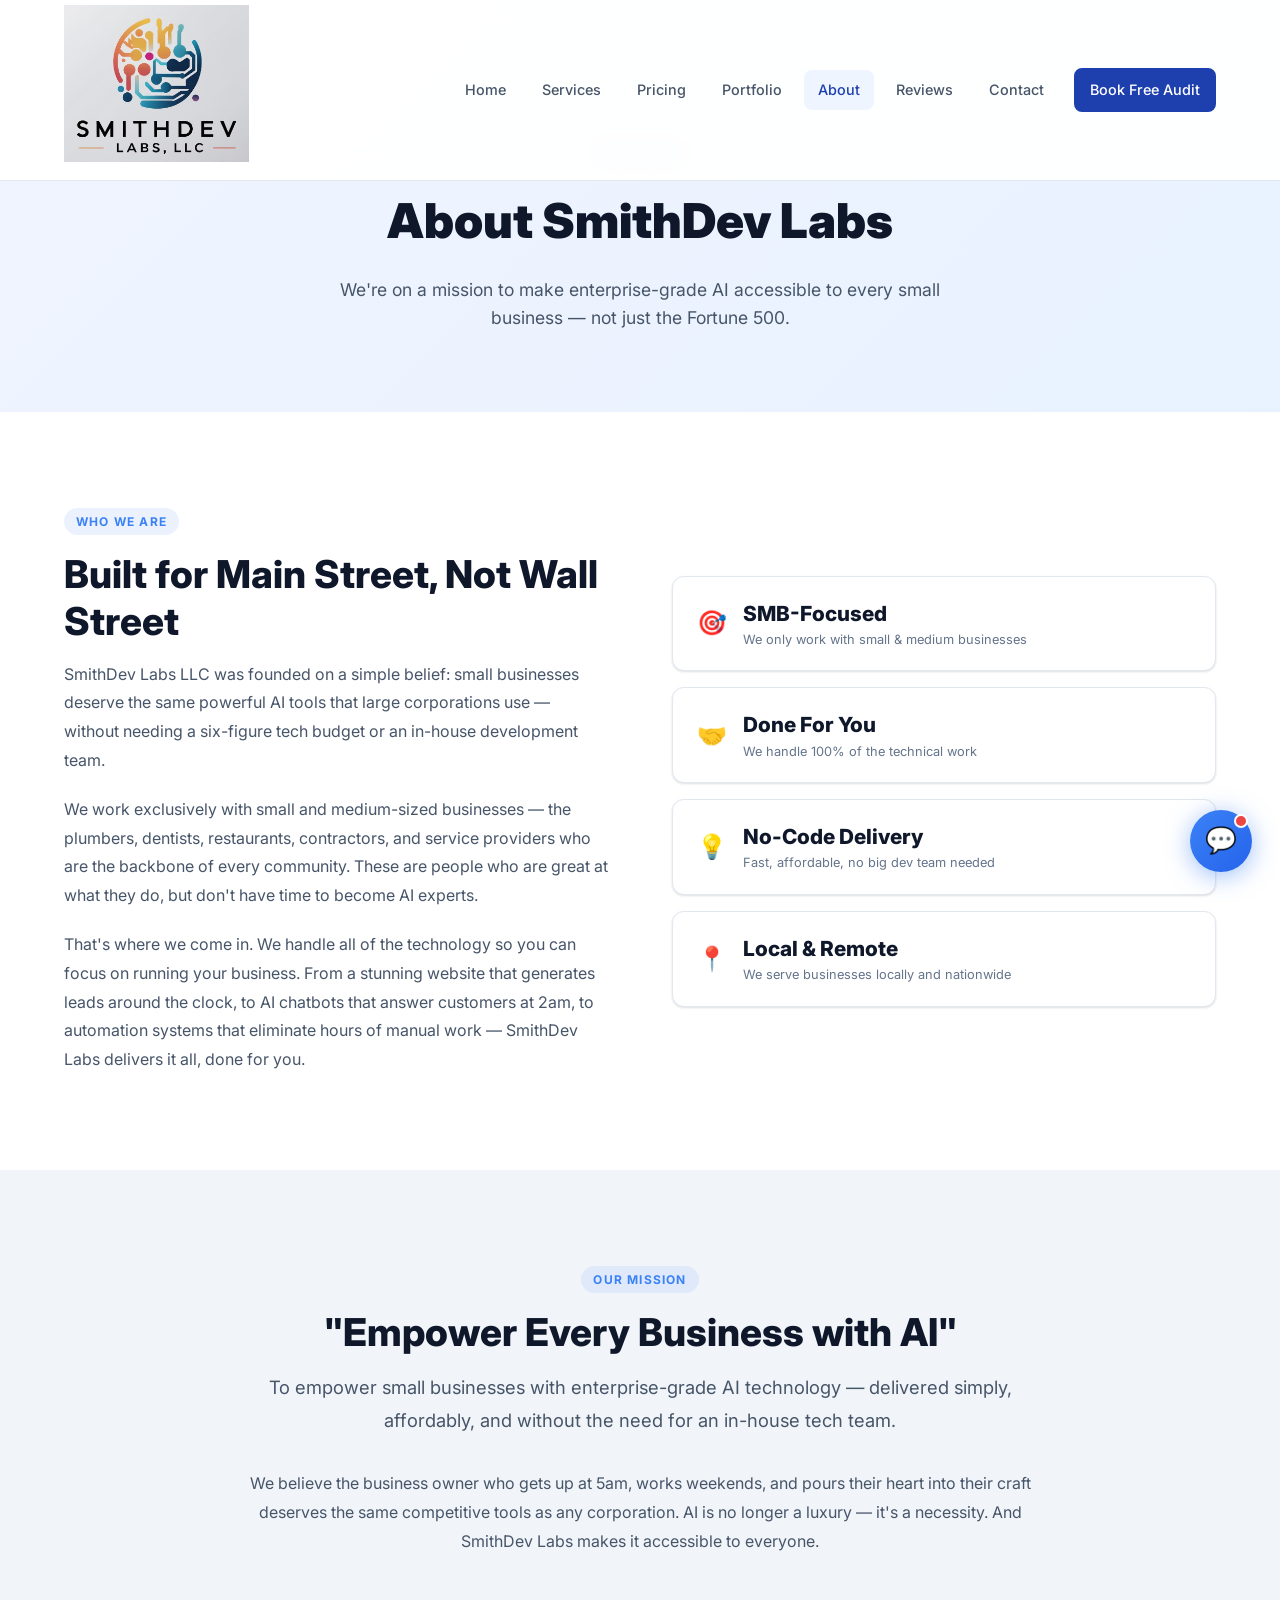
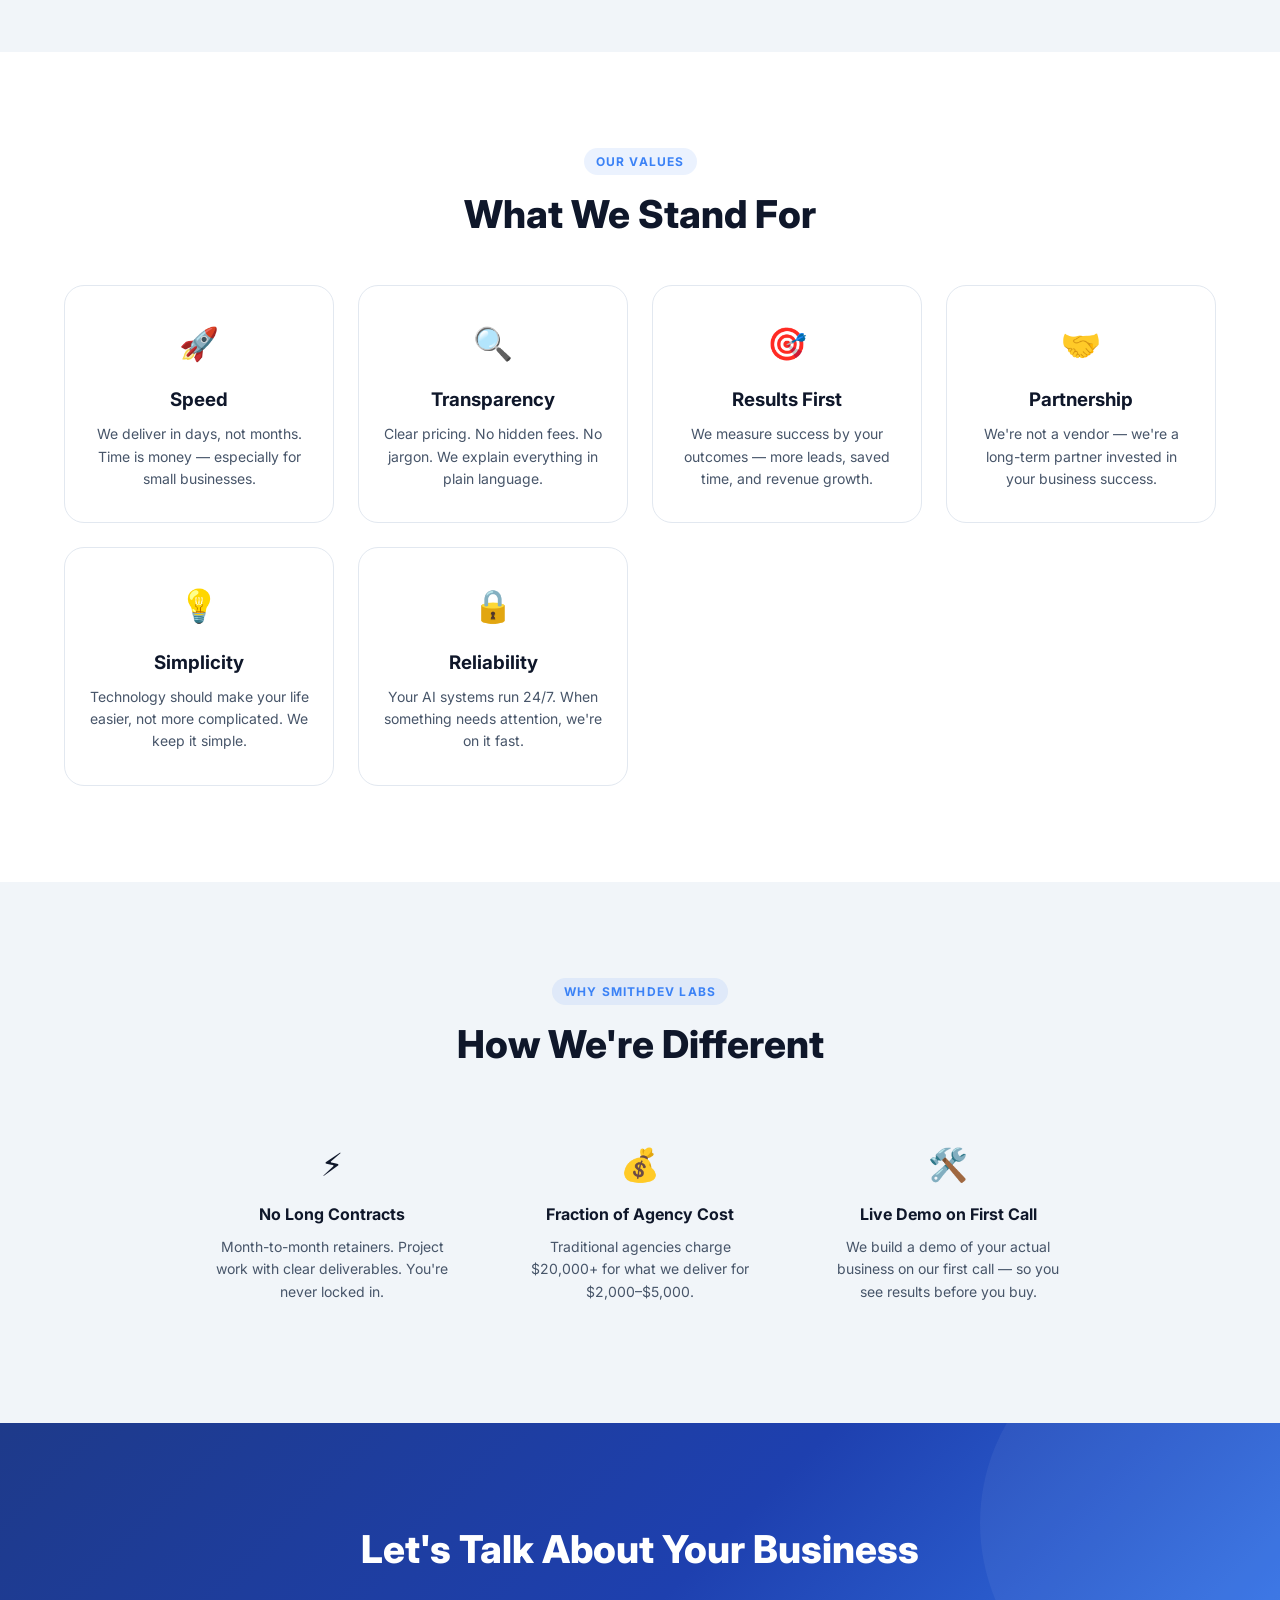
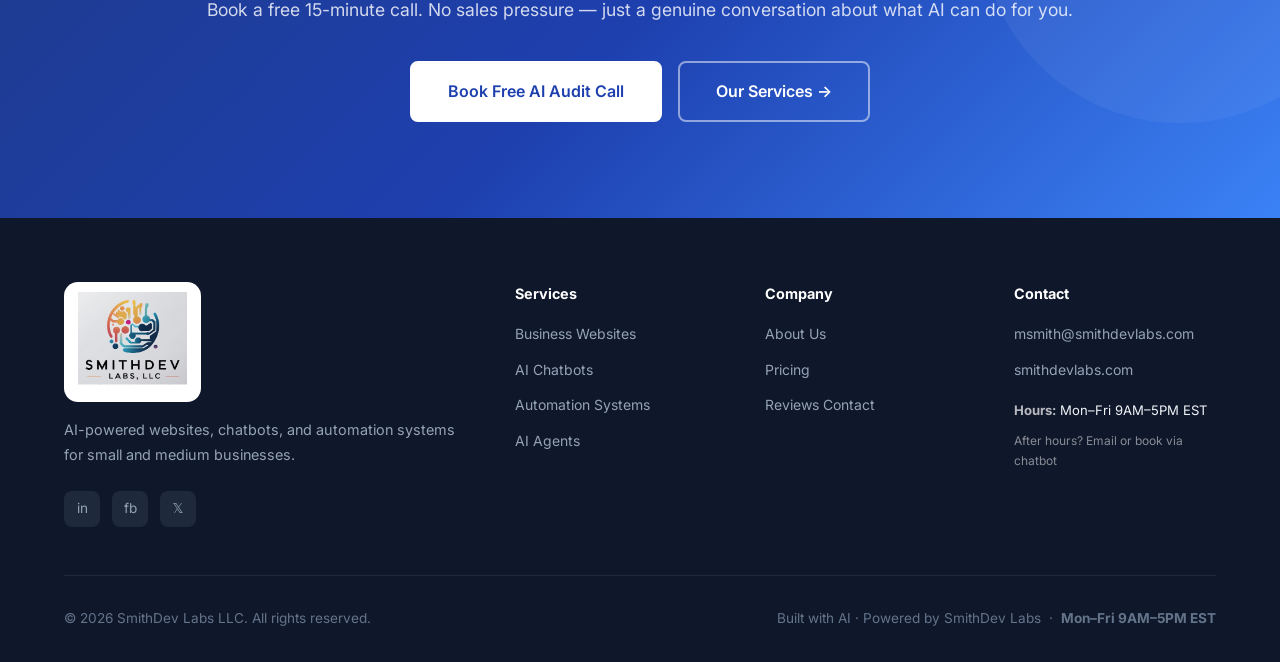
==== commit 9fff5b5b: "Upgrade chatbot: business hours awareness, appointment booking flow, Google Calendar integration, le" ====
--- a/about.html
+++ b/about.html
@@ -171,11 +171,11 @@
       <div class="footer-col"><h4>Services</h4><ul><li><a href="services.html">Business Websites</a></li><li><a href="services.html">AI Chatbots</a></li><li><a href="services.html">Automation Systems</a></li><li><a href="services.html">AI Agents</a></li></ul></div>
       <div class="footer-col"><h4>Company</h4><ul><li><a href="about.html">About Us</a></li><li><a href="pricing.html">Pricing</a></li><li><a href="testimonials.html">Reviews</a>
         <a href="contact.html">Contact</a></li></ul></div>
-      <div class="footer-col"><h4>Contact</h4><ul><li><a href="mailto:msmith@smithdevlabs.com">msmith@smithdevlabs.com</a></li><li><a href="https://smithdevlabs.com">smithdevlabs.com</a></li></ul></div>
+      <div class="footer-col"><h4>Contact</h4><ul><li><a href="mailto:msmith@smithdevlabs.com">msmith@smithdevlabs.com</a></li><li><a href="https://smithdevlabs.com">smithdevlabs.com</a></li><li style="margin-top:8px;font-size:0.82rem;"><strong style="color:rgba(255,255,255,0.7);">Hours:</strong> Mon–Fri 9AM–5PM EST</li><li style="font-size:0.75rem;color:rgba(255,255,255,0.5);">After hours? Email or book via chatbot</li></ul></div>
     </div>
     <div class="footer-bottom">
       <p>&copy; 2026 SmithDev Labs LLC. All rights reserved.</p>
-      <p>Built with AI · Powered by SmithDev Labs</p>
+      <p>Built with AI · Powered by SmithDev Labs &nbsp;·&nbsp; <strong>Mon–Fri 9AM–5PM EST</strong></p>
     </div>
   </div>
 </footer>
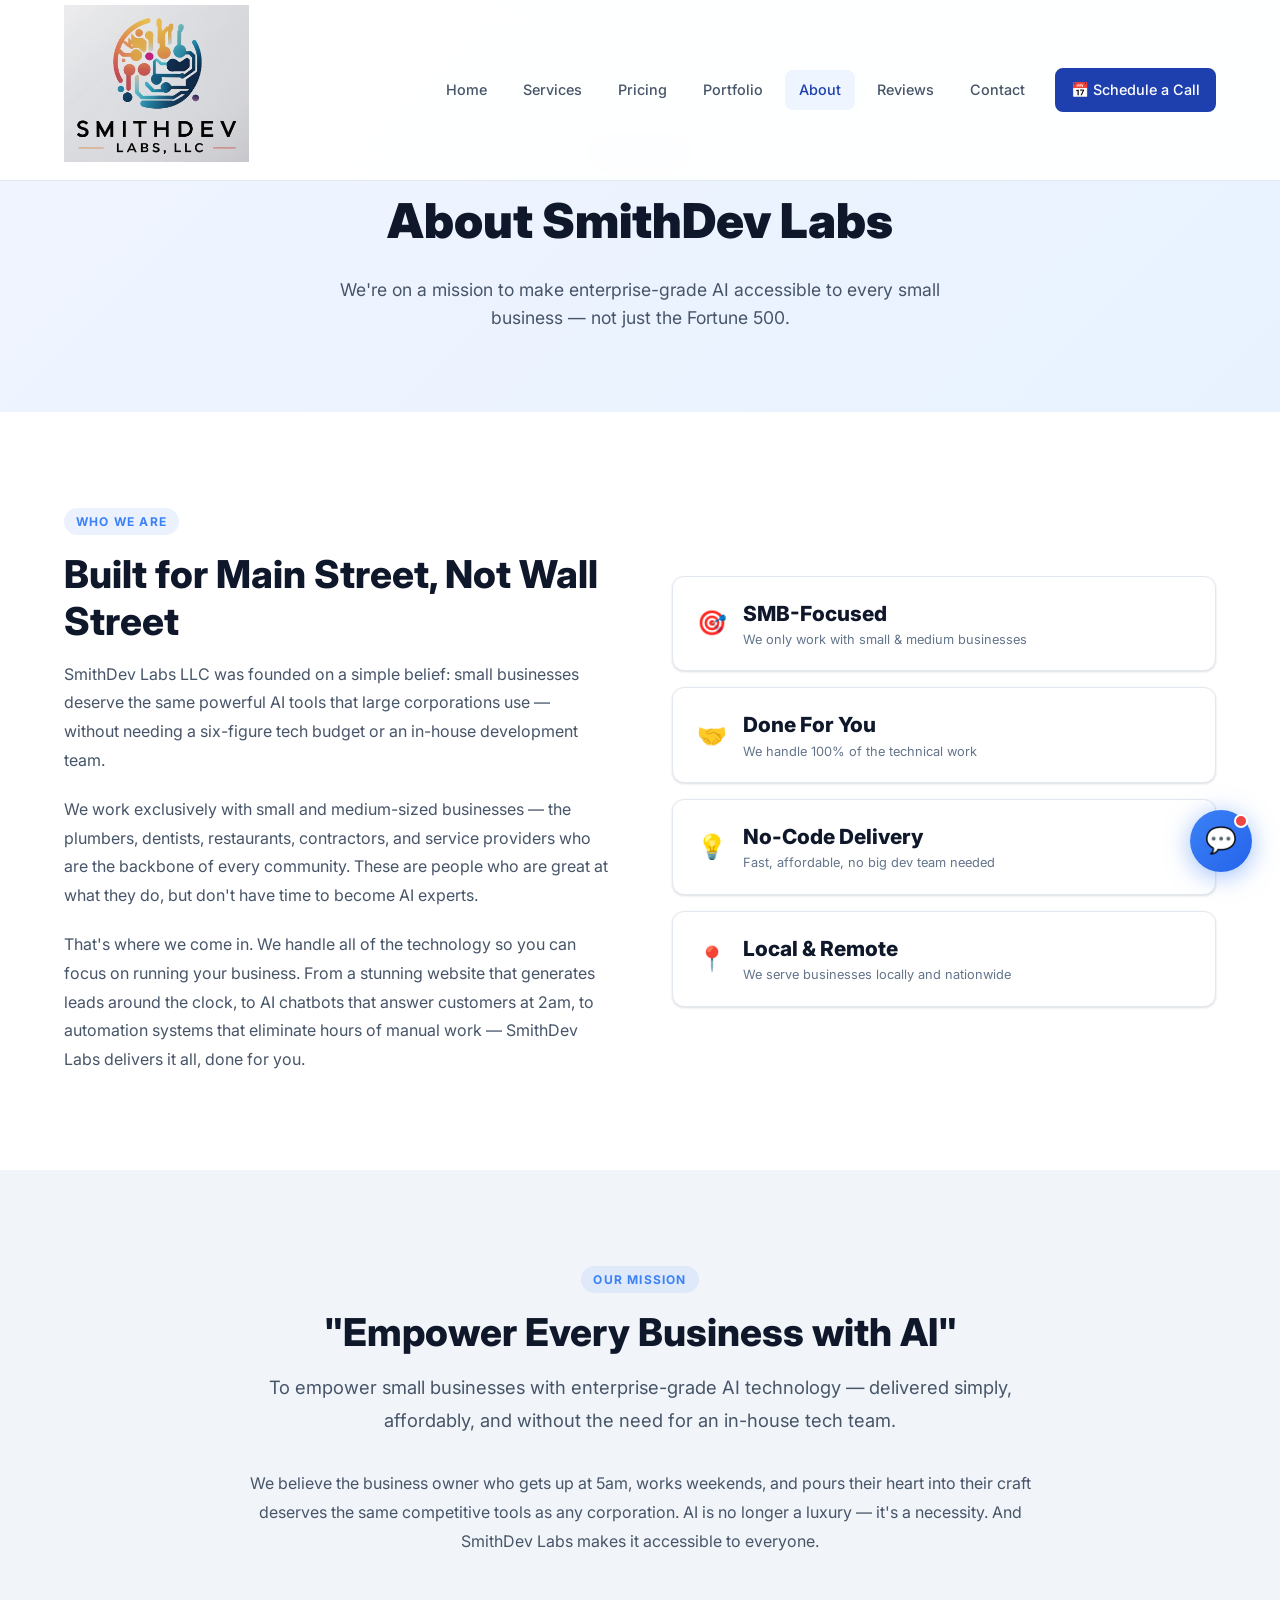
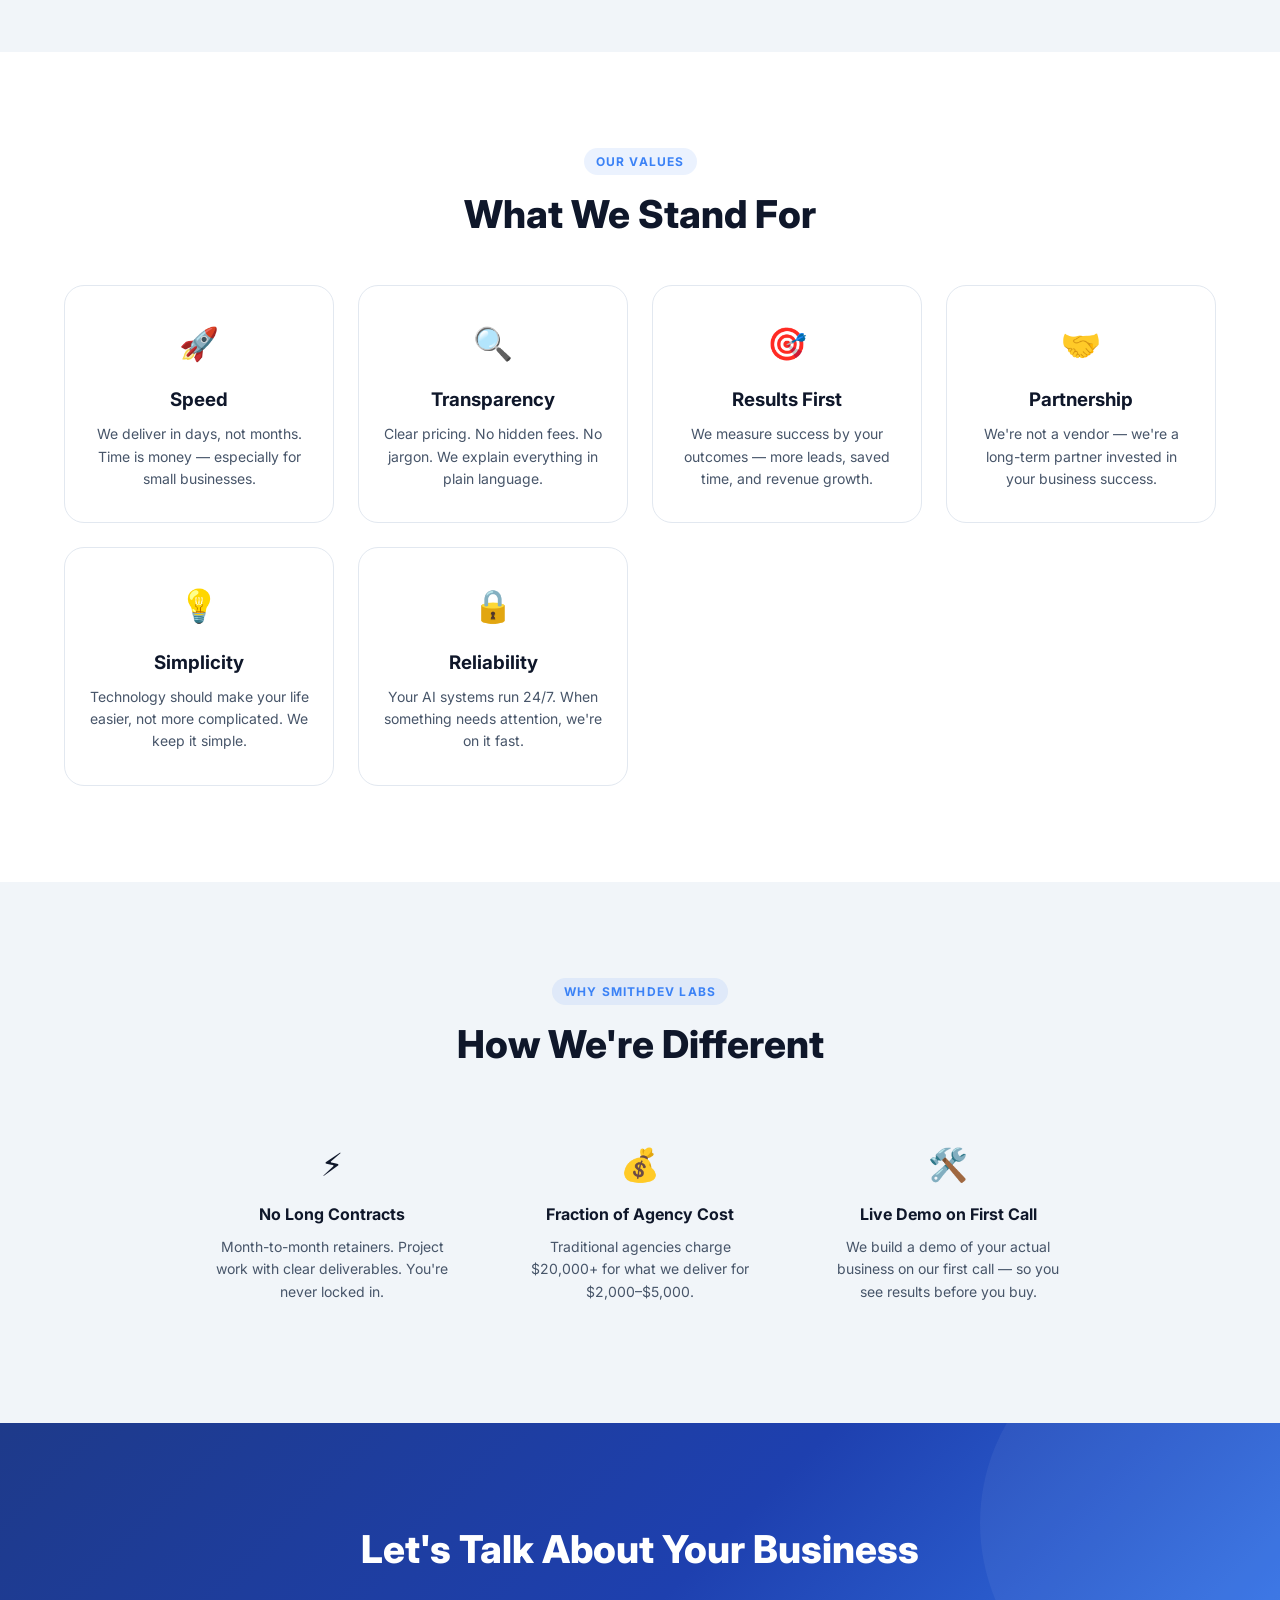
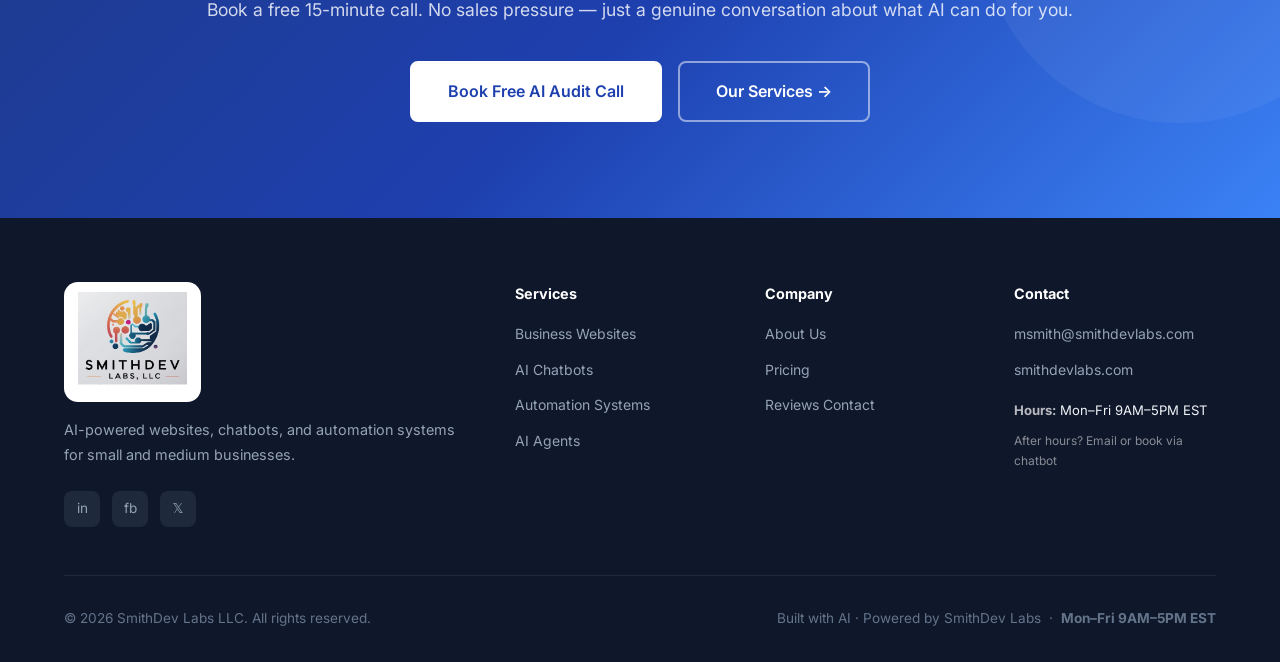
==== commit 5da3ba38: "Add live booking scheduler with day/time picker, CRM integration, and Google Calendar links" ====
--- a/about.html
+++ b/about.html
@@ -24,7 +24,7 @@
         <a href="about.html" class="active">About</a>
         <a href="testimonials.html">Reviews</a>
         <a href="contact.html">Contact</a>
-        <a href="contact.html" class="btn btn-primary btn-sm nav-cta">Book Free Audit</a>
+        <a href="schedule.html" class="btn btn-primary btn-sm nav-cta">📅 Schedule a Call</a>
       </div>
       <div class="nav-toggle" id="navToggle"><span></span><span></span><span></span></div>
     </div>
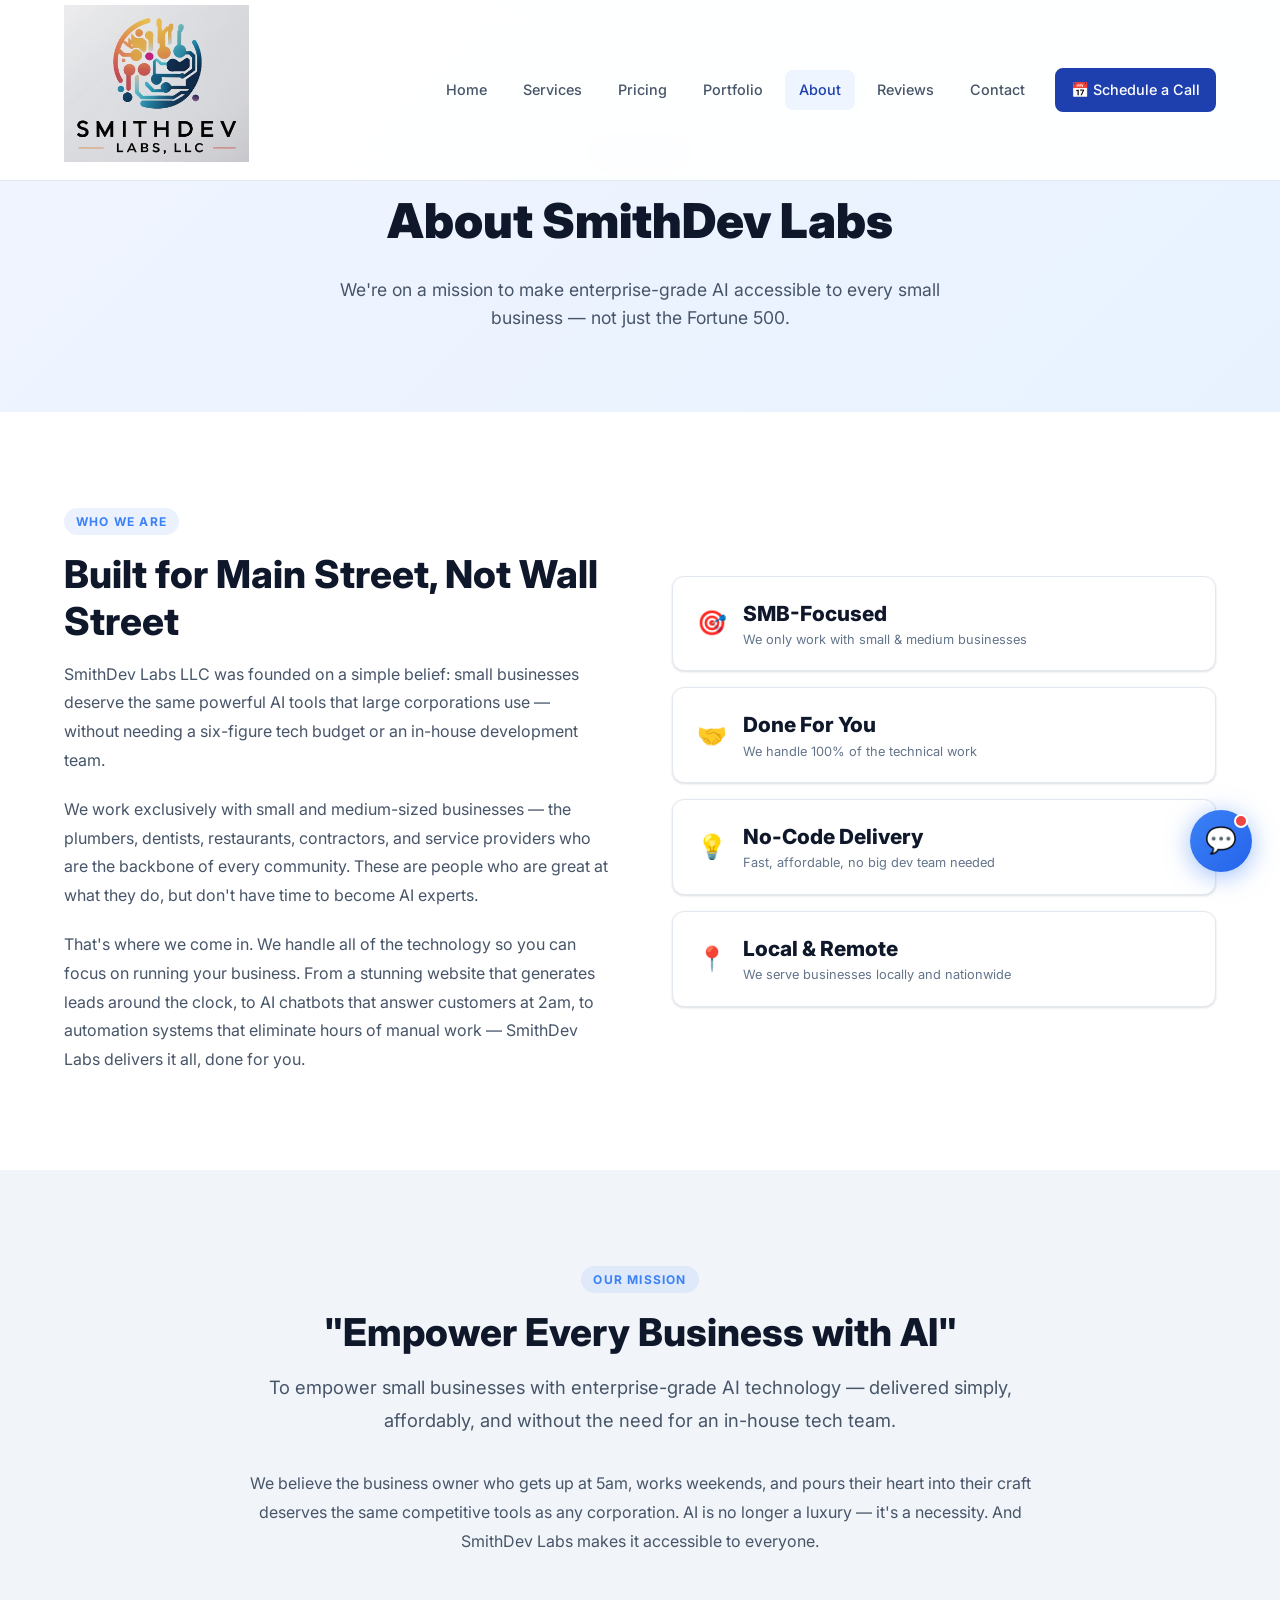
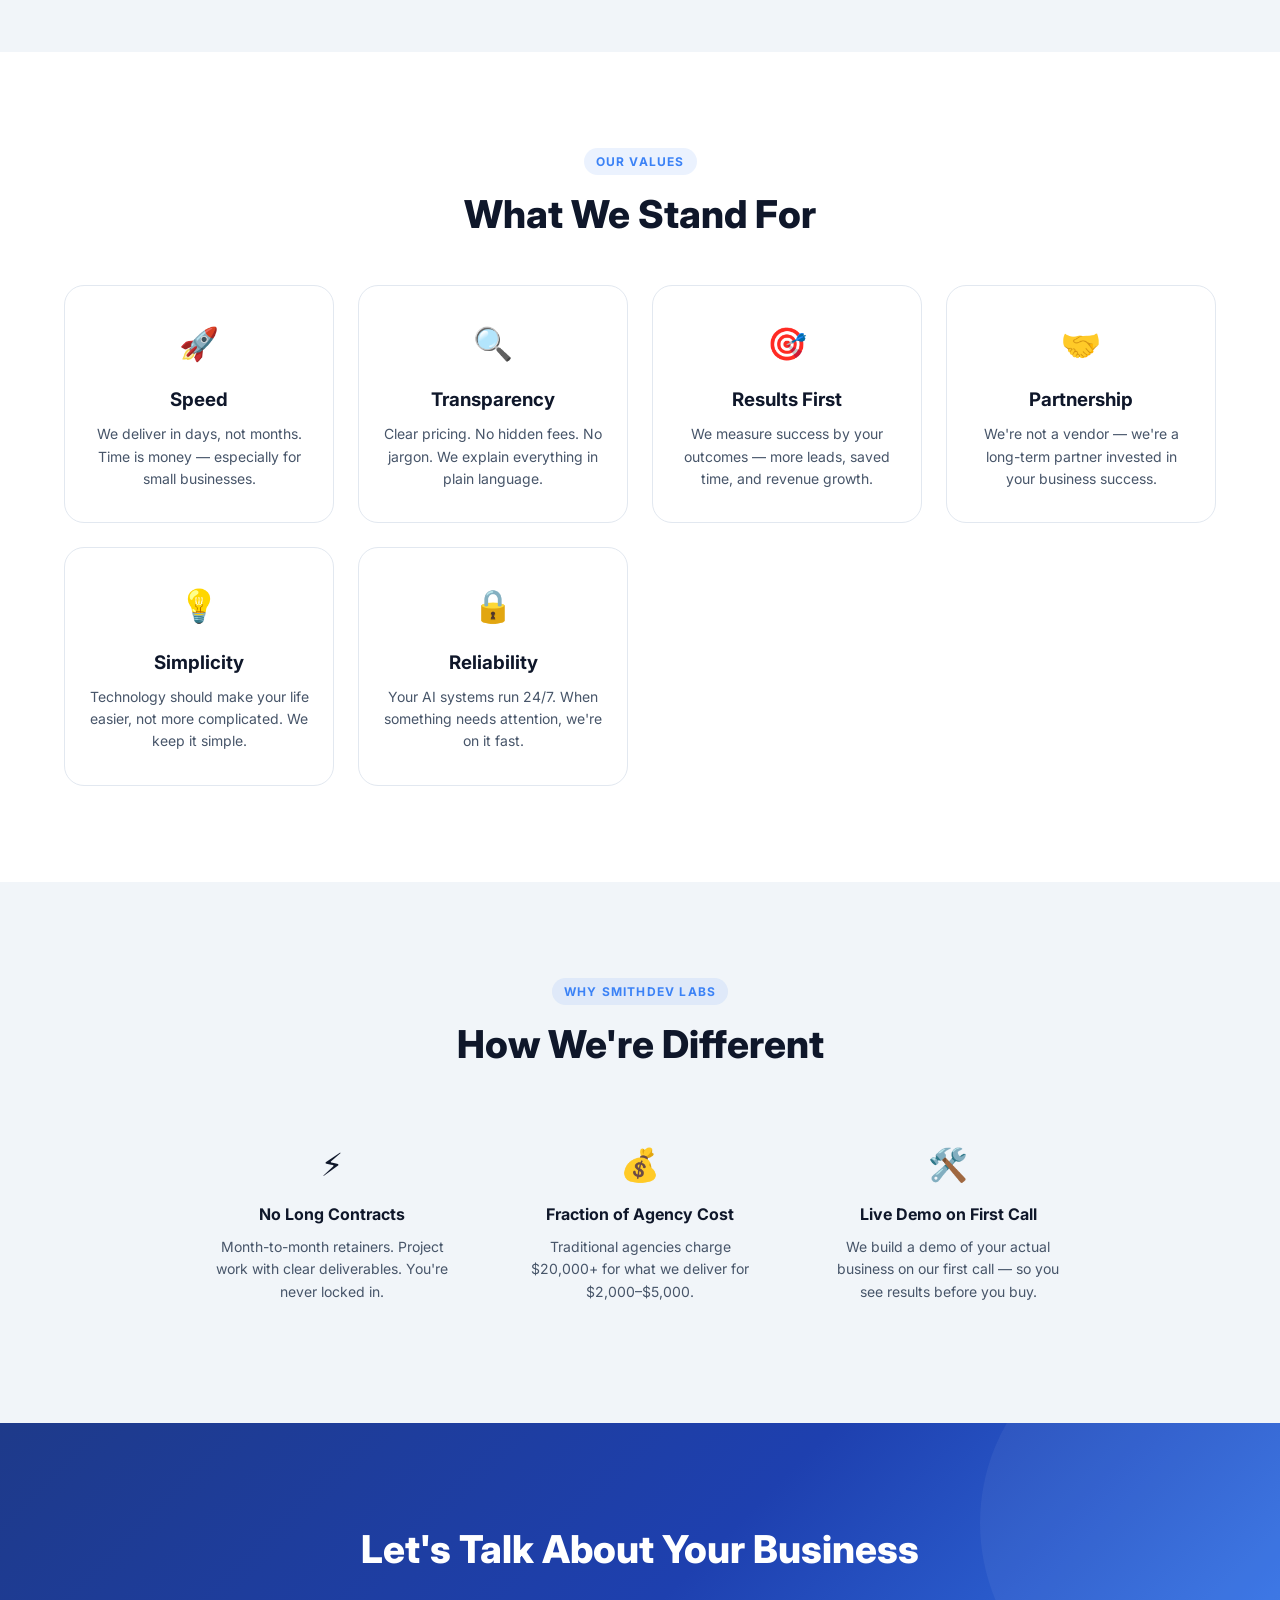
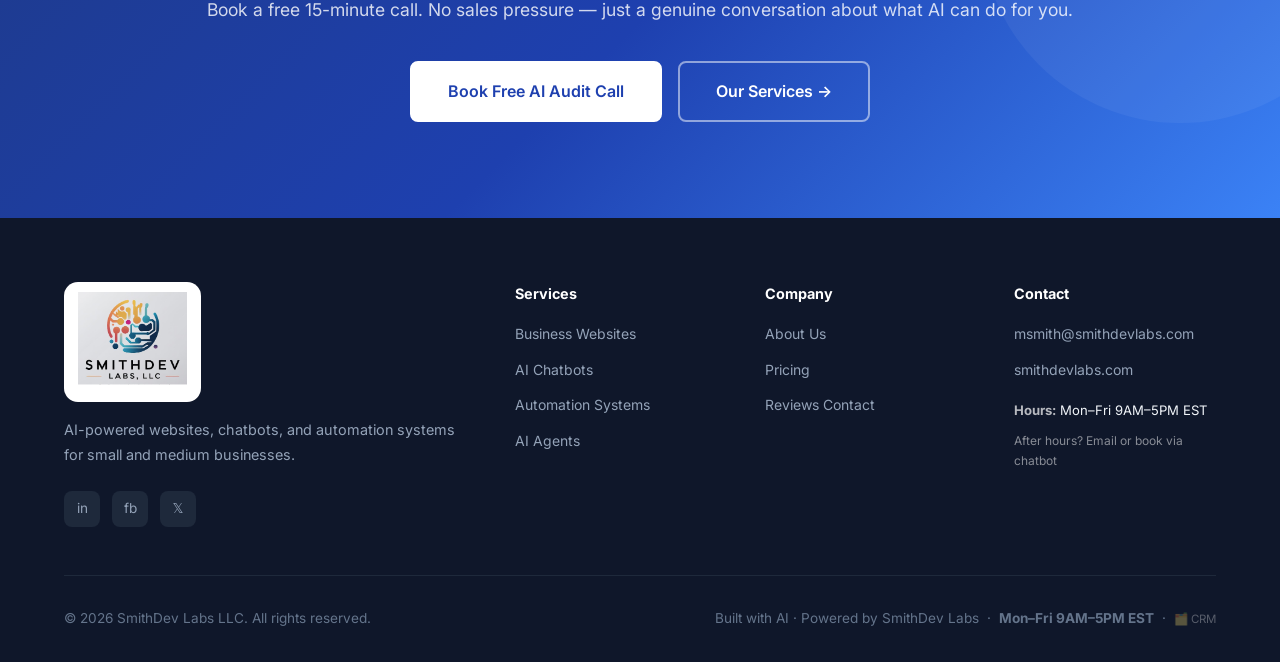
==== commit e6020f0e: "Add discreet CRM link in footer of all pages" ====
--- a/about.html
+++ b/about.html
@@ -175,11 +175,11 @@
     </div>
     <div class="footer-bottom">
       <p>&copy; 2026 SmithDev Labs LLC. All rights reserved.</p>
-      <p>Built with AI · Powered by SmithDev Labs &nbsp;·&nbsp; <strong>Mon–Fri 9AM–5PM EST</strong></p>
+      <p>Built with AI · Powered by SmithDev Labs &nbsp;·&nbsp; <strong>Mon–Fri 9AM–5PM EST</strong> &nbsp;·&nbsp; <a href="crm.html" style="color:rgba(255,255,255,0.3);font-size:0.72rem;text-decoration:none;" title="Owner CRM">🗂️ CRM</a></p>
     </div>
   </div>
 </footer>
 <script src="js/main.js"></script>
-<script src="js/chatbot.js"></script>
+<script src="js/chatbot.js?v=2"></script>
 </body>
 </html>
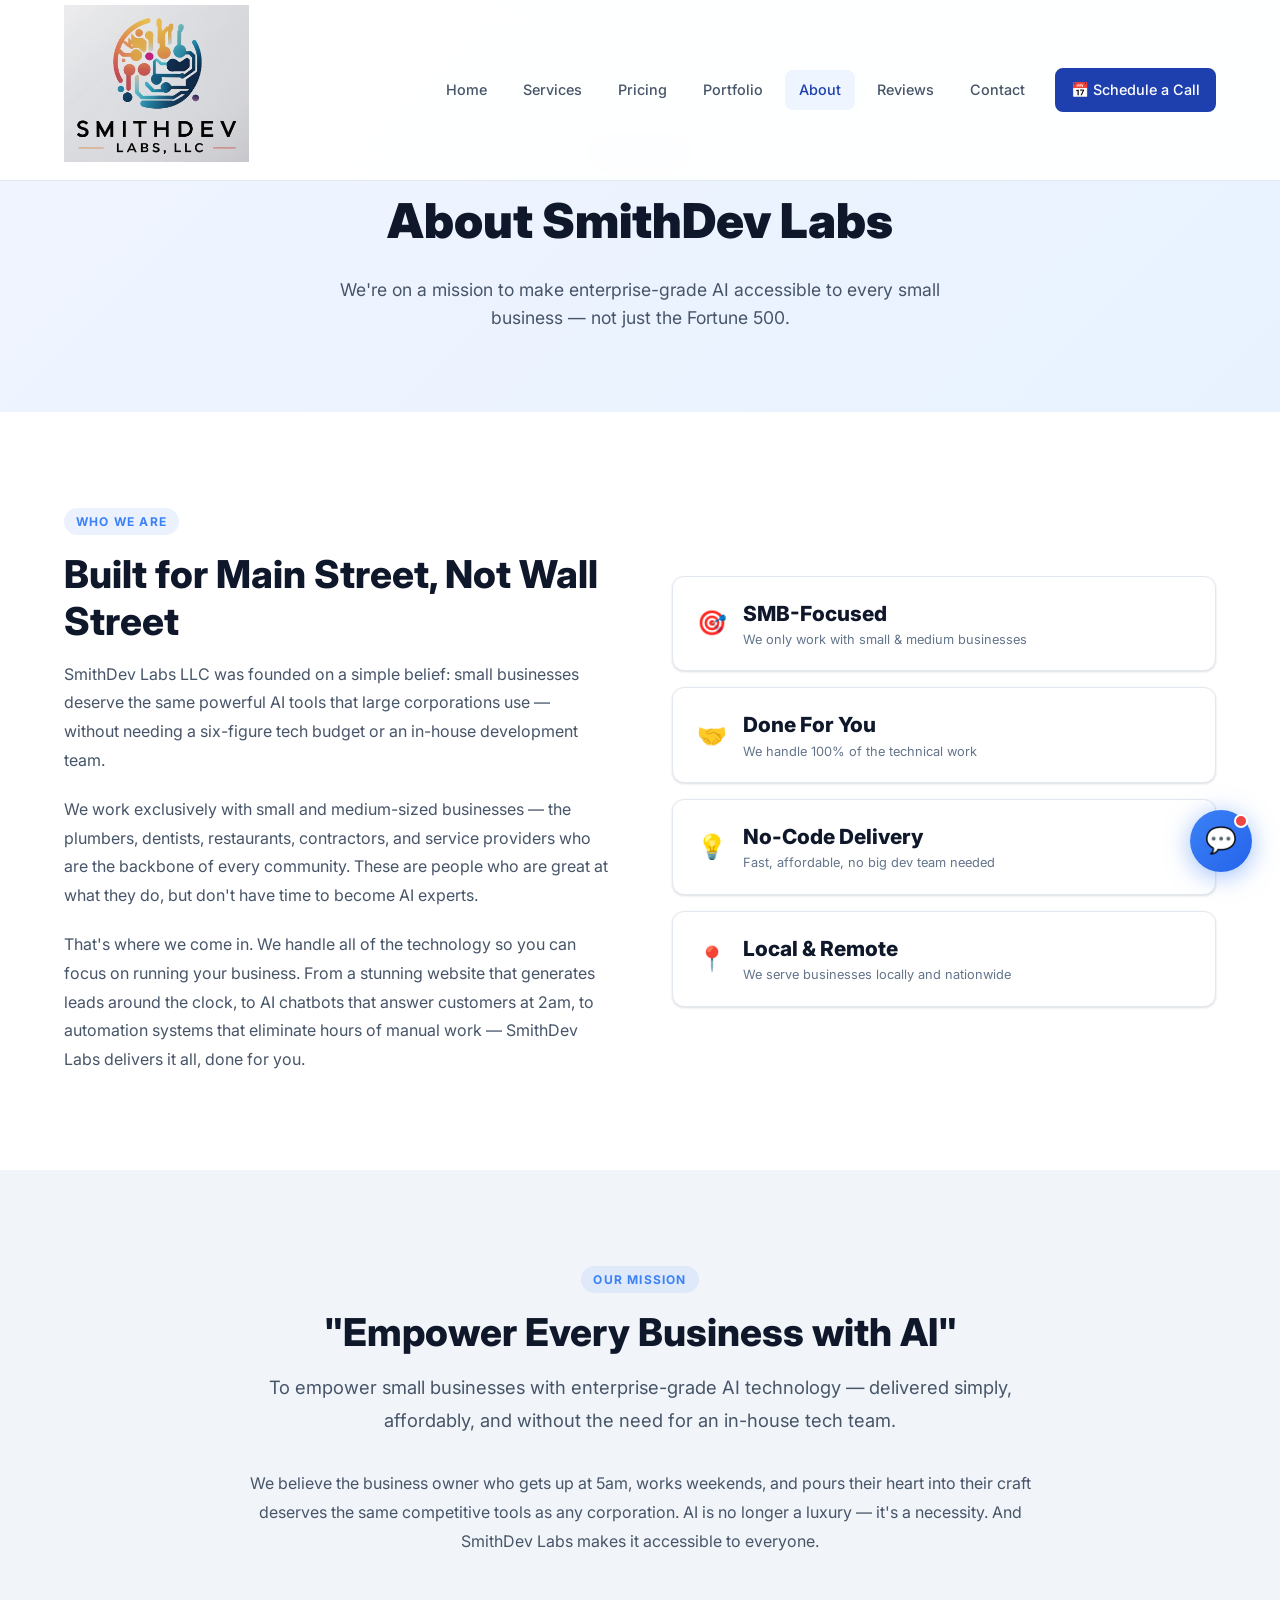
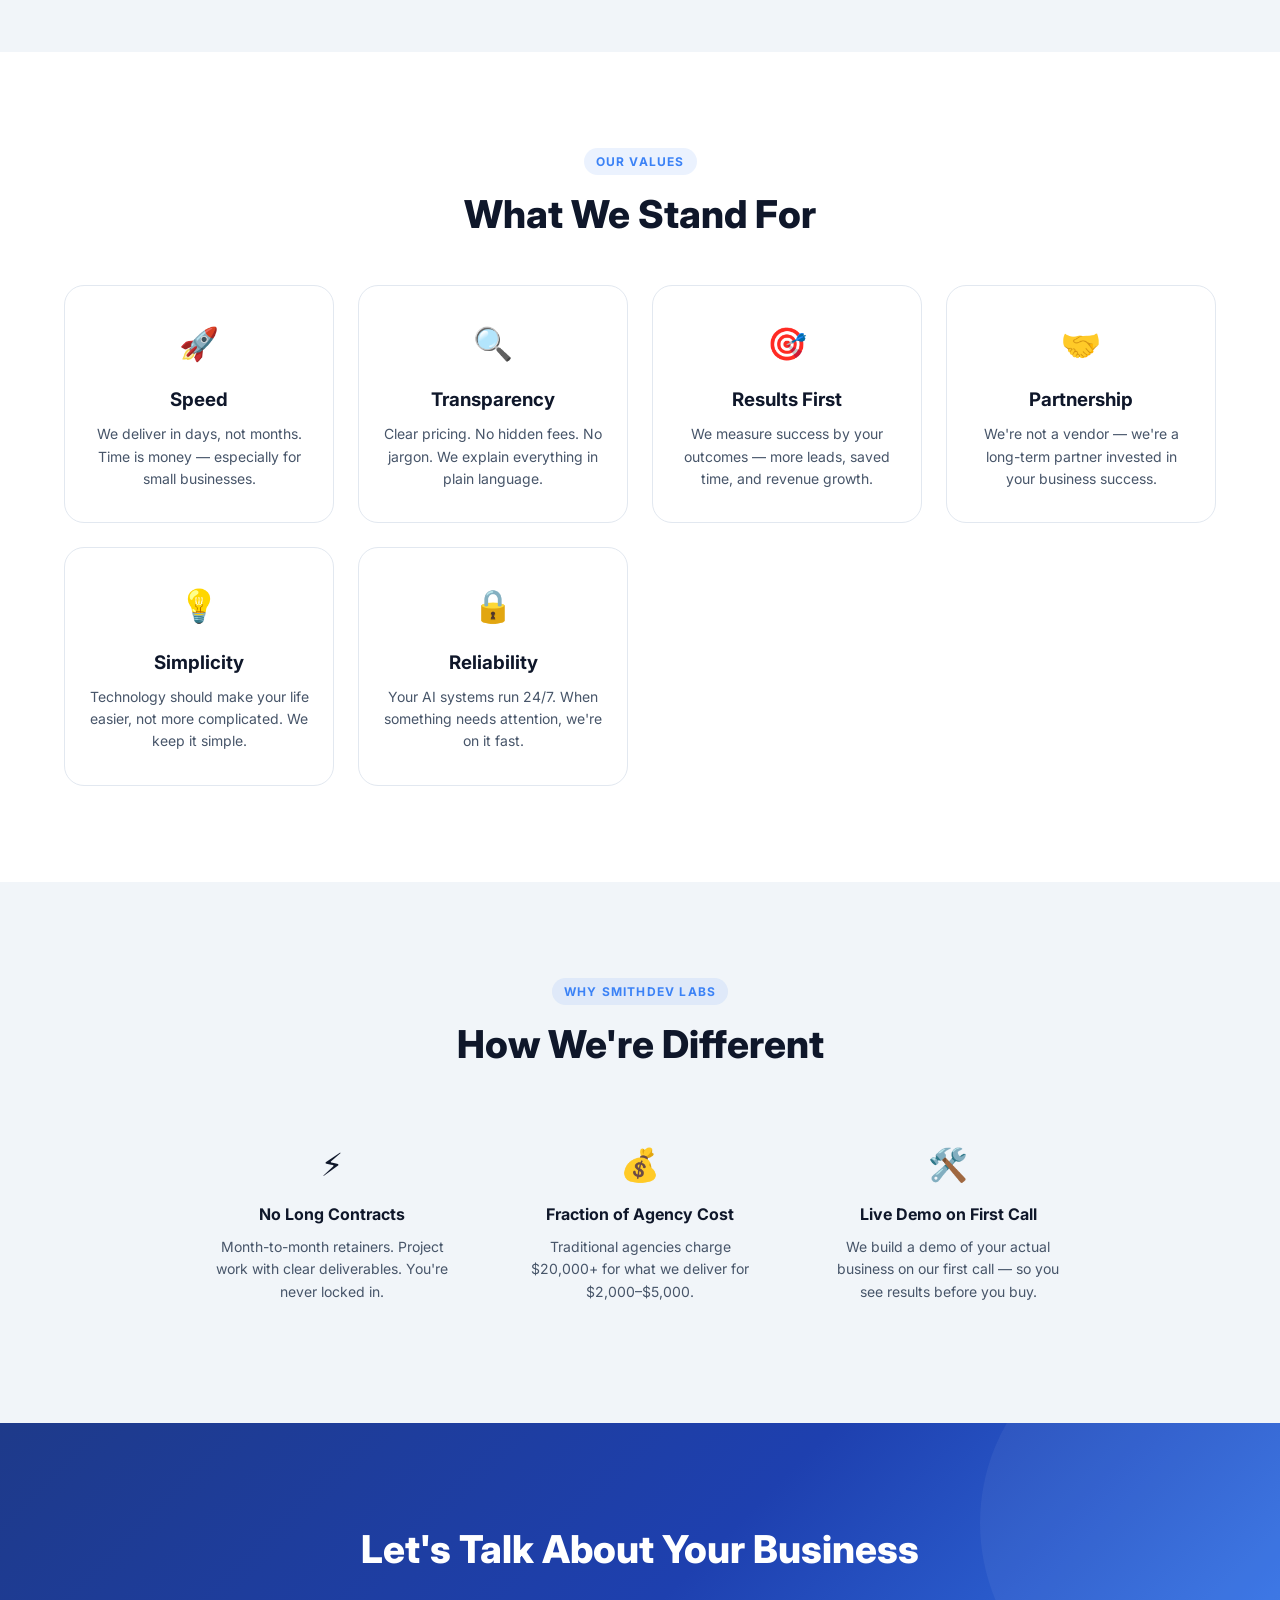
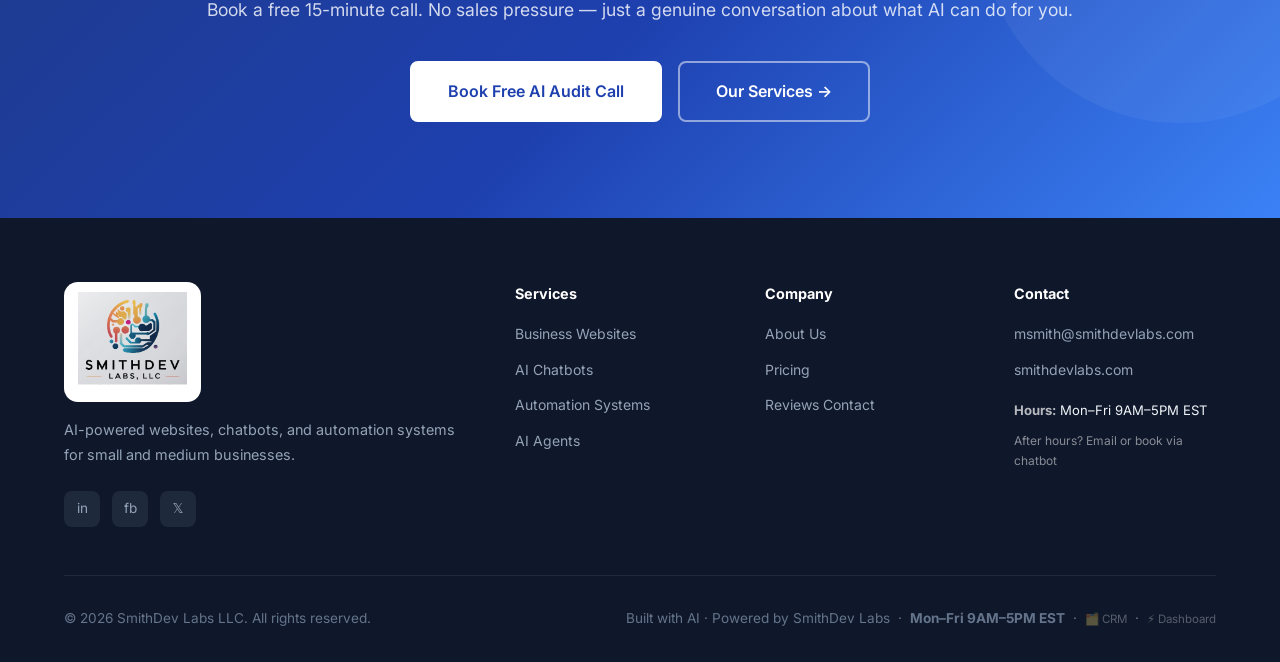
==== commit 55d6dd06: "Add Dashboard page with password gate, live stats, and footer links across all pages" ====
--- a/about.html
+++ b/about.html
@@ -175,7 +175,7 @@
     </div>
     <div class="footer-bottom">
       <p>&copy; 2026 SmithDev Labs LLC. All rights reserved.</p>
-      <p>Built with AI · Powered by SmithDev Labs &nbsp;·&nbsp; <strong>Mon–Fri 9AM–5PM EST</strong> &nbsp;·&nbsp; <a href="crm.html" style="color:rgba(255,255,255,0.3);font-size:0.72rem;text-decoration:none;" title="Owner CRM">🗂️ CRM</a></p>
+      <p>Built with AI · Powered by SmithDev Labs &nbsp;·&nbsp; <strong>Mon–Fri 9AM–5PM EST</strong> &nbsp;·&nbsp; <a href="crm.html" style="color:rgba(255,255,255,0.3);font-size:0.72rem;text-decoration:none;" title="Owner CRM">🗂️ CRM</a> &nbsp;·&nbsp; <a href="dashboard.html" style="color:rgba(255,255,255,0.3);font-size:0.72rem;text-decoration:none;" title="Owner Dashboard">⚡ Dashboard</a></p>
     </div>
   </div>
 </footer>
